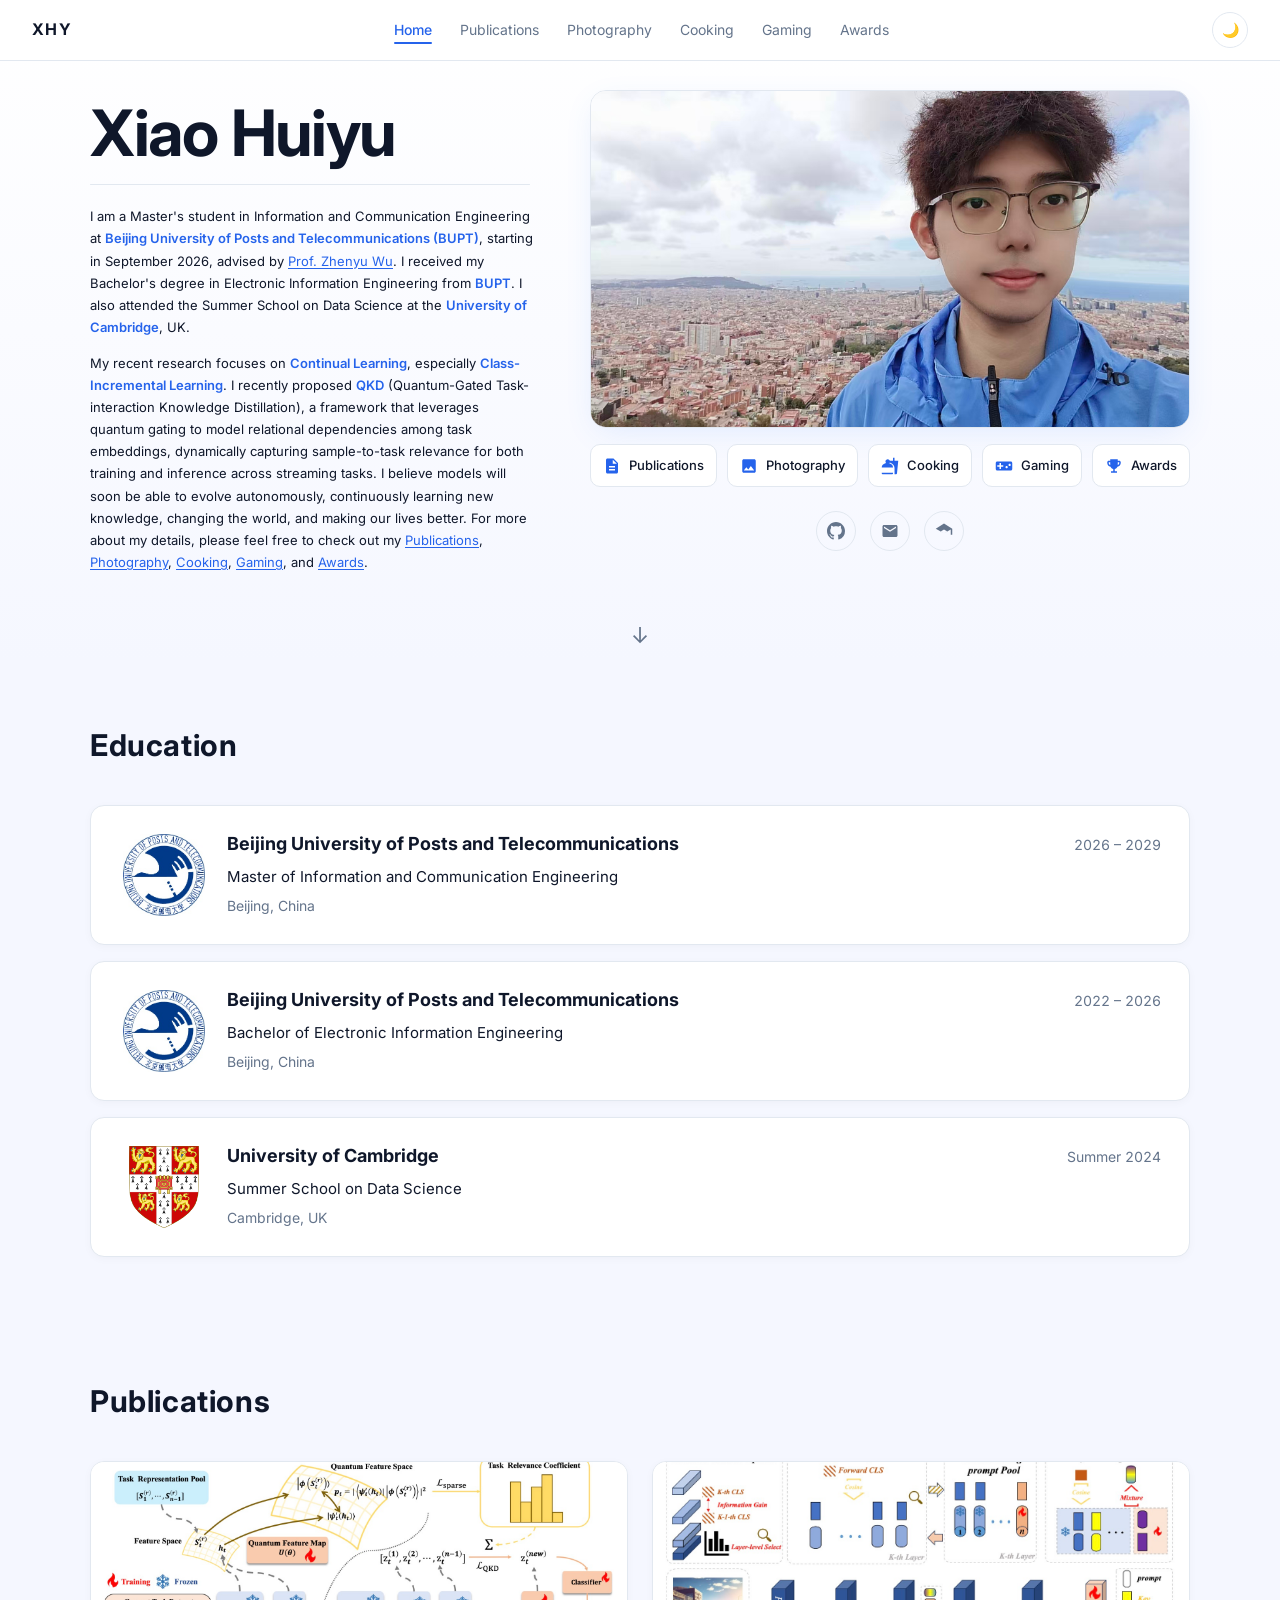
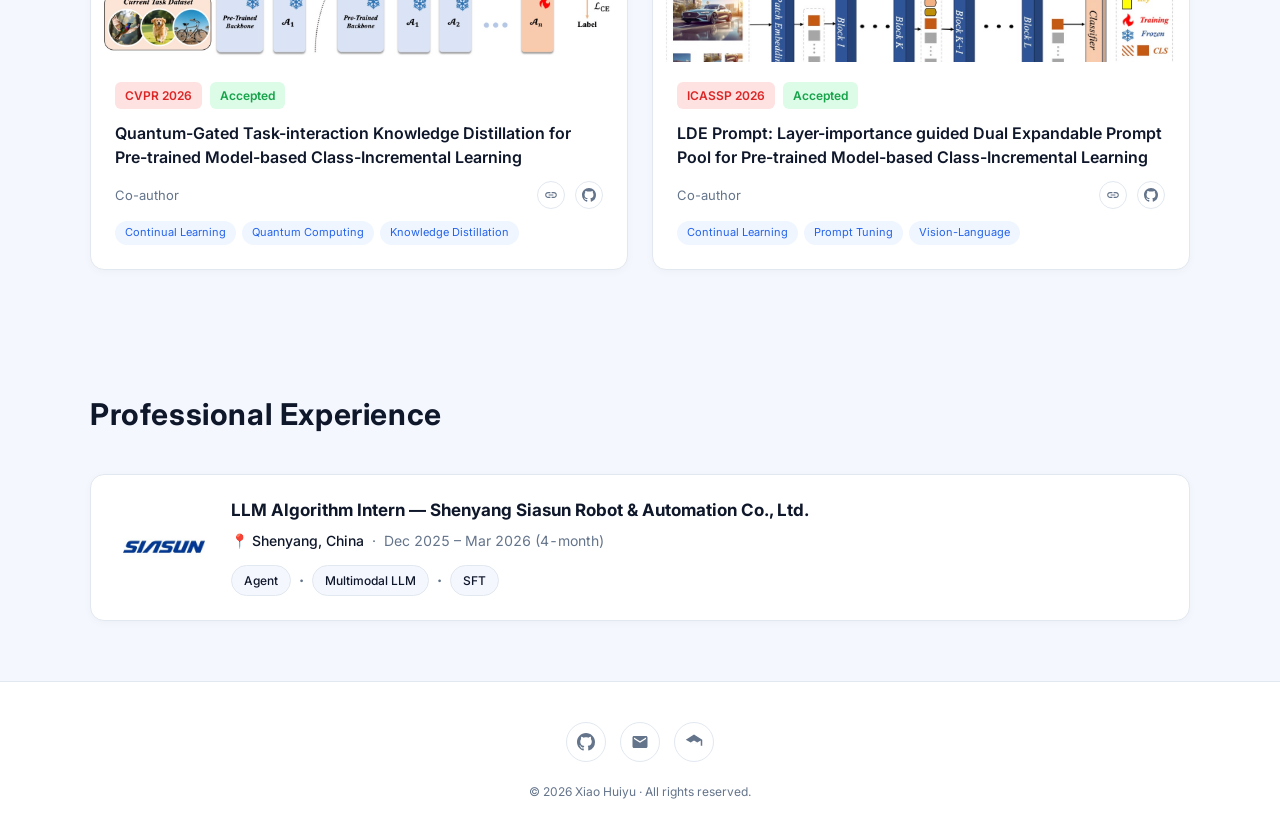
==== index.html @ cab90b37 "style: apply alt background to professional experience section Co-Authored-By: Claude Opus 4.7 (1M c" ====
<!DOCTYPE html>
<html lang="en">
<head>
  <meta charset="UTF-8" />
  <meta name="viewport" content="width=device-width, initial-scale=1.0" />
  <title>Xiao Huiyu · 肖慧宇</title>
  <meta name="description" content="Personal homepage of Xiao Huiyu" />
  <link rel="stylesheet" href="style.css" />
  <link rel="preconnect" href="https://fonts.googleapis.com" />
  <link rel="preconnect" href="https://fonts.gstatic.com" crossorigin />
  <link href="https://fonts.googleapis.com/css2?family=Inter:wght@300;400;500;600;700&family=Noto+Serif+SC:wght@400;600&display=swap" rel="stylesheet" />
</head>
<body>

  <nav class="nav">
    <a href="index.html" class="nav-logo">XHY</a>
    <ul class="nav-links">
      <li><a href="index.html" class="active">Home</a></li>
      <li><a href="publications.html">Publications</a></li>
      <li><a href="photography.html">Photography</a></li>
      <li><a href="cooking.html">Cooking</a></li>
      <li><a href="gaming.html">Gaming</a></li>
      <li><a href="awards.html">Awards</a></li>
    </ul>
    <button class="theme-toggle" aria-label="Toggle dark mode">🌙</button>
  </nav>

  <header class="hero">
    <div class="hero-inner">
      <div class="hero-left">
        <h1 class="hero-name">Xiao Huiyu</h1>
        <div class="hero-divider"></div>
        <div class="hero-bio">
          <p>I am a Master's student in Information and Communication Engineering at <strong class="school-name">Beijing University of Posts and Telecommunications (BUPT)</strong>, starting in September 2026, advised by <a href="https://zhenyuwu.github.io/" target="_blank" rel="noopener">Prof. Zhenyu Wu</a>. I received my Bachelor's degree in Electronic Information Engineering from <strong class="school-name">BUPT</strong>. I also attended the Summer School on Data Science at the <strong class="school-name">University of Cambridge</strong>, UK.</p>
          <p>My recent research focuses on <strong class="school-name">Continual Learning</strong>, especially <strong class="school-name">Class-Incremental Learning</strong>. I recently proposed <strong class="school-name">QKD</strong> (Quantum-Gated Task-interaction Knowledge Distillation), a framework that leverages quantum gating to model relational dependencies among task embeddings, dynamically capturing sample-to-task relevance for both training and inference across streaming tasks. I believe models will soon be able to evolve autonomously, continuously learning new knowledge, changing the world, and making our lives better. For more about my details, please feel free to check out my <a href="publications.html">Publications</a>, <a href="photography.html">Photography</a>, <a href="cooking.html">Cooking</a>, <a href="gaming.html">Gaming</a>, and <a href="awards.html">Awards</a>.</p>
        </div>
      </div>
      <div class="hero-right">
        <div class="hero-photo-wrap">
          <img src="Introduction.jpg" alt="Xiao Huiyu" />
        </div>
        <div class="hero-links">
          <a href="publications.html" class="hero-link">
            <svg viewBox="0 0 24 24"><path d="M14 2H6c-1.1 0-1.99.9-1.99 2L4 20c0 1.1.89 2 1.99 2H18c1.1 0 2-.9 2-2V8l-6-6zm2 16H8v-2h8v2zm0-4H8v-2h8v2zm-3-5V3.5L18.5 9H13z"/></svg>
            <span>Publications</span>
          </a>
          <a href="photography.html" class="hero-link">
            <svg viewBox="0 0 24 24"><path d="M21 19V5c0-1.1-.9-2-2-2H5c-1.1 0-2 .9-2 2v14c0 1.1.9 2 2 2h14c1.1 0 2-.9 2-2zM8.5 13.5l2.5 3.01L14.5 12l4.5 6H5l3.5-4.5z"/></svg>
            <span>Photography</span>
          </a>
          <a href="cooking.html" class="hero-link">
            <svg viewBox="0 0 24 24"><path d="M18.06 22.99h1.66c.84 0 1.53-.64 1.63-1.46L23 5.05h-5V1h-1.97v4.05h-4.97l.3 2.34c1.71.47 3.31 1.32 4.27 2.26 1.44 1.42 2.43 2.89 2.43 5.29v8.05zM1 21.99V21h15.03v.99c0 .55-.45 1-1.01 1H2.01c-.56 0-1.01-.45-1.01-1zm15.03-7.97c0-8-15.03-8-15.03 0h15.03zM11.18 7.99c.48-.53.77-1.24.77-2.01 0-1.66-1.34-3-3-3s-3 1.34-3 3c0 .77.29 1.48.77 2.01h4.46z"/></svg>
            <span>Cooking</span>
          </a>
          <a href="gaming.html" class="hero-link">
            <svg viewBox="0 0 24 24"><path d="M21 6H3c-1.1 0-2 .9-2 2v8c0 1.1.9 2 2 2h18c1.1 0 2-.9 2-2V8c0-1.1-.9-2-2-2zm-10 7H8v3H6v-3H3v-2h3V8h2v3h3v2zm4.5 2c-.83 0-1.5-.67-1.5-1.5s.67-1.5 1.5-1.5 1.5.67 1.5 1.5-.67 1.5-1.5 1.5zm4-3c-.83 0-1.5-.67-1.5-1.5S18.67 9 19.5 9s1.5.67 1.5 1.5-.67 1.5-1.5 1.5z"/></svg>
            <span>Gaming</span>
          </a>
          <a href="awards.html" class="hero-link">
            <svg viewBox="0 0 24 24"><path d="M19 5h-2V3H7v2H5c-1.1 0-2 .9-2 2v1c0 2.55 1.92 4.63 4.39 4.94.63 1.5 1.98 2.63 3.61 2.96V19H8v2h8v-2h-3v-3.1c1.63-.33 2.98-1.46 3.61-2.96C19.08 12.63 21 10.55 21 8V7c0-1.1-.9-2-2-2zM5 8V7h2v3.82C5.84 10.4 5 9.3 5 8zm14 0c0 1.3-.84 2.4-2 2.82V7h2v1z"/></svg>
            <span>Awards</span>
          </a>
        </div>
        <div class="hero-social">
          <a href="https://github.com/XHY2222" target="_blank" rel="noopener" aria-label="GitHub">
            <svg viewBox="0 0 24 24"><path d="M12 0C5.37 0 0 5.37 0 12c0 5.31 3.435 9.795 8.205 11.385.6.105.825-.255.825-.57 0-.285-.015-1.23-.015-2.235-3.015.555-3.795-.735-4.035-1.41-.135-.345-.72-1.41-1.23-1.695-.42-.225-1.02-.78-.015-.795.945-.015 1.62.87 1.845 1.23 1.08 1.815 2.805 1.305 3.495.99.105-.78.42-1.305.765-1.605-2.67-.3-5.46-1.335-5.46-5.925 0-1.305.465-2.385 1.23-3.225-.12-.3-.54-1.53.12-3.18 0 0 1.005-.315 3.3 1.23.96-.27 1.98-.405 3-.405s2.04.135 3 .405c2.295-1.56 3.3-1.23 3.3-1.23.66 1.65.24 2.88.12 3.18.765.84 1.23 1.905 1.23 3.225 0 4.605-2.805 5.625-5.475 5.925.435.375.81 1.095.81 2.22 0 1.605-.015 2.895-.015 3.3 0 .315.225.69.825.57A12.02 12.02 0 0024 12c0-6.63-5.37-12-12-12z"/></svg>
          </a>
          <a href="mailto:y2263997@gmail.com" aria-label="Email">
            <svg viewBox="0 0 24 24"><path d="M20 4H4c-1.1 0-1.99.9-1.99 2L2 18c0 1.1.9 2 2 2h16c1.1 0 2-.9 2-2V6c0-1.1-.9-2-2-2zm0 4l-8 5-8-5V6l8 5 8-5v2z"/></svg>
          </a>
          <a href="https://scholar.google.com/citations?user=OA_RByYAAAAJ&hl=zh-CN" target="_blank" rel="noopener" aria-label="Google Scholar">
            <svg viewBox="0 0 24 24"><path d="M12 2L1 9l11 6 9-4.91V17h2V9L12 2zm0 13l-4.5-2.4L12 10l4.5 2.6L12 15z"/></svg>
          </a>
        </div>
      </div>
    </div>
    <div class="hero-scroll"><a href="#education">↓</a></div>
  </header>

  <section id="education" class="section section-alt">
    <div class="section-inner">
      <h2 class="section-title">Education</h2>
      <div class="edu-list">
        <div class="edu-card">
          <div class="edu-logo">
            <img src="BUPT_logo.jpg" alt="BUPT" />
          </div>
          <div class="edu-body">
            <div class="edu-header">
              <span class="edu-school">Beijing University of Posts and Telecommunications</span>
              <span class="edu-time"> 2026 – 2029</span>
            </div>
            <span class="edu-degree">Master of Information and Communication Engineering</span>
            <span class="edu-location">Beijing, China</span>
          </div>
        </div>
        <div class="edu-card">
          <div class="edu-logo">
            <img src="BUPT_logo.jpg" alt="BUPT" />
          </div>
          <div class="edu-body">
            <div class="edu-header">
              <span class="edu-school">Beijing University of Posts and Telecommunications</span>
              <span class="edu-time">2022 – 2026</span>
            </div>
            <span class="edu-degree">Bachelor of Electronic Information Engineering</span>
            <span class="edu-location">Beijing, China</span>
          </div>
        </div>
        <div class="edu-card">
          <div class="edu-logo">
            <img src="Cambridge_logo.png" alt="Cambridge" />
          </div>
          <div class="edu-body">
            <div class="edu-header">
              <span class="edu-school">University of Cambridge</span>
              <span class="edu-time">Summer 2024</span>
            </div>
            <span class="edu-degree">Summer School on Data Science</span>
            <span class="edu-location">Cambridge, UK</span>
          </div>
        </div>
      </div>
    </div>
  </section>

  <section id="publications" class="section section-alt">
    <div class="section-inner">
      <h2 class="section-title">Publications</h2>
      <div class="pub-grid">

        <article class="pub-card">
          <div class="pub-cover"><img src="publications/QKD/QKD_structure.jpg" alt="QKD Framework" /></div>
          <div class="pub-content">
            <div class="pub-badges">
              <span class="pub-venue">CVPR 2026</span>
              <span class="pub-status">Accepted</span>
            </div>
            <h3 class="pub-title">Quantum-Gated Task-interaction Knowledge Distillation for Pre-trained Model-based Class-Incremental Learning</h3>
            <div class="pub-authors">
              <span class="pub-author-role">Co-author</span>
              <a href="https://arxiv.org/abs/2604.11112" target="_blank" rel="noopener" class="pub-paper-link" aria-label="Paper link">
                <svg viewBox="0 0 24 24" width="16" height="16"><path d="M3.9 12c0-1.71 1.39-3.1 3.1-3.1h4V7H7c-2.76 0-5 2.24-5 5s2.24 5 5 5h4v-1.9H7c-1.71 0-3.1-1.39-3.1-3.1zM8 13h8v-2H8v2zm9-6h-4v1.9h4c1.71 0 3.1 1.39 3.1 3.1s-1.39 3.1-3.1 3.1h-4V17h4c2.76 0 5-2.24 5-5s-2.24-5-5-5z"/></svg>
              </a>
              <a href="https://github.com/Franklilinjie/CVPR26-QKD" target="_blank" rel="noopener" class="pub-paper-link" aria-label="Code">
                <svg viewBox="0 0 24 24" width="16" height="16"><path d="M12 0C5.37 0 0 5.37 0 12c0 5.31 3.435 9.795 8.205 11.385.6.105.825-.255.825-.57 0-.285-.015-1.23-.015-2.235-3.015.555-3.795-.735-4.035-1.41-.135-.345-.72-1.41-1.23-1.695-.42-.225-1.02-.78-.015-.795.945-.015 1.62.87 1.845 1.23 1.08 1.815 2.805 1.305 3.495.99.105-.78.42-1.305.765-1.605-2.67-.3-5.46-1.335-5.46-5.925 0-1.305.465-2.385 1.23-3.225-.12-.3-.54-1.53.12-3.18 0 0 1.005-.315 3.3 1.23.96-.27 1.98-.405 3-.405s2.04.135 3 .405c2.295-1.56 3.3-1.23 3.3-1.23.66 1.65.24 2.88.12 3.18.765.84 1.23 1.905 1.23 3.225 0 4.605-2.805 5.625-5.475 5.925.435.375.81 1.095.81 2.22 0 1.605-.015 2.895-.015 3.3 0 .315.225.69.825.57A12.02 12.02 0 0024 12c0-6.63-5.37-12-12-12z"/></svg>
              </a>
            </div>
            <div class="pub-keywords">
              <span>Continual Learning</span>
              <span>Quantum Computing</span>
              <span>Knowledge Distillation</span>
            </div>
          </div>
        </article>

        <article class="pub-card">
          <div class="pub-cover"><img src="publications/LDEPrompt/LDEPrompt_structure.jpg" alt="LDE Prompt Framework" /></div>
          <div class="pub-content">
            <div class="pub-badges">
              <span class="pub-venue">ICASSP 2026</span>
              <span class="pub-status">Accepted</span>
            </div>
            <h3 class="pub-title">LDE Prompt: Layer-importance guided Dual Expandable Prompt Pool for Pre-trained Model-based Class-Incremental Learning</h3>
            <div class="pub-authors">
              <span class="pub-author-role">Co-author</span>
              <a href="https://arxiv.org/abs/2604.11091" target="_blank" rel="noopener" class="pub-paper-link" aria-label="Paper link">
                <svg viewBox="0 0 24 24" width="16" height="16"><path d="M3.9 12c0-1.71 1.39-3.1 3.1-3.1h4V7H7c-2.76 0-5 2.24-5 5s2.24 5 5 5h4v-1.9H7c-1.71 0-3.1-1.39-3.1-3.1zM8 13h8v-2H8v2zm9-6h-4v1.9h4c1.71 0 3.1 1.39 3.1 3.1s-1.39 3.1-3.1 3.1h-4V17h4c2.76 0 5-2.24 5-5s-2.24-5-5-5z"/></svg>
              </a>
              <a href="https://github.com/Frank-lilinjie/LDEPrompt" target="_blank" rel="noopener" class="pub-paper-link" aria-label="Code">
                <svg viewBox="0 0 24 24" width="16" height="16"><path d="M12 0C5.37 0 0 5.37 0 12c0 5.31 3.435 9.795 8.205 11.385.6.105.825-.255.825-.57 0-.285-.015-1.23-.015-2.235-3.015.555-3.795-.735-4.035-1.41-.135-.345-.72-1.41-1.23-1.695-.42-.225-1.02-.78-.015-.795.945-.015 1.62.87 1.845 1.23 1.08 1.815 2.805 1.305 3.495.99.105-.78.42-1.305.765-1.605-2.67-.3-5.46-1.335-5.46-5.925 0-1.305.465-2.385 1.23-3.225-.12-.3-.54-1.53.12-3.18 0 0 1.005-.315 3.3 1.23.96-.27 1.98-.405 3-.405s2.04.135 3 .405c2.295-1.56 3.3-1.23 3.3-1.23.66 1.65.24 2.88.12 3.18.765.84 1.23 1.905 1.23 3.225 0 4.605-2.805 5.625-5.475 5.925.435.375.81 1.095.81 2.22 0 1.605-.015 2.895-.015 3.3 0 .315.225.69.825.57A12.02 12.02 0 0024 12c0-6.63-5.37-12-12-12z"/></svg>
              </a>
            </div>
            <div class="pub-keywords">
              <span>Continual Learning</span>
              <span>Prompt Tuning</span>
              <span>Vision-Language</span>
            </div>
          </div>
        </article>

      </div>
    </div>
  </section>

  <section id="work" class="section section-alt">
    <div class="section-inner">
      <h2 class="section-title">Professional Experience</h2>
      <div class="work-list">
        <div class="work-row">
          <div class="work-logo">
            <img src="siasun_logo.png" alt="Siasun" />
          </div>
          <div class="work-body">
            <h3 class="work-title">LLM Algorithm Intern — Shenyang Siasun Robot &amp; Automation Co., Ltd.</h3>
            <div class="work-meta">
              <span class="work-location">📍 Shenyang, China</span>
              <span class="work-sep">·</span>
              <span class="work-time">Dec 2025 – Mar 2026 (4-month)</span>
            </div>
            <div class="work-tags">
              <span>Agent</span>
              <span class="work-tag-sep">·</span>
              <span>Multimodal LLM</span>
              <span class="work-tag-sep">·</span>
              <span>SFT</span>
            </div>
          </div>
        </div>
      </div>
    </div>
  </section>

  <footer class="footer">
    <div class="footer-social">
      <a href="https://github.com/XHY2222" target="_blank" rel="noopener" aria-label="GitHub">
        <svg viewBox="0 0 24 24"><path d="M12 0C5.37 0 0 5.37 0 12c0 5.31 3.435 9.795 8.205 11.385.6.105.825-.255.825-.57 0-.285-.015-1.23-.015-2.235-3.015.555-3.795-.735-4.035-1.41-.135-.345-.72-1.41-1.23-1.695-.42-.225-1.02-.78-.015-.795.945-.015 1.62.87 1.845 1.23 1.08 1.815 2.805 1.305 3.495.99.105-.78.42-1.305.765-1.605-2.67-.3-5.46-1.335-5.46-5.925 0-1.305.465-2.385 1.23-3.225-.12-.3-.54-1.53.12-3.18 0 0 1.005-.315 3.3 1.23.96-.27 1.98-.405 3-.405s2.04.135 3 .405c2.295-1.56 3.3-1.23 3.3-1.23.66 1.65.24 2.88.12 3.18.765.84 1.23 1.905 1.23 3.225 0 4.605-2.805 5.625-5.475 5.925.435.375.81 1.095.81 2.22 0 1.605-.015 2.895-.015 3.3 0 .315.225.69.825.57A12.02 12.02 0 0024 12c0-6.63-5.37-12-12-12z"/></svg>
      </a>
      <a href="mailto:y2263997@gmail.com" aria-label="Email">
        <svg viewBox="0 0 24 24"><path d="M20 4H4c-1.1 0-1.99.9-1.99 2L2 18c0 1.1.9 2 2 2h16c1.1 0 2-.9 2-2V6c0-1.1-.9-2-2-2zm0 4l-8 5-8-5V6l8 5 8-5v2z"/></svg>
      </a>
      <a href="https://scholar.google.com/citations?user=OA_RByYAAAAJ&hl=zh-CN" target="_blank" rel="noopener" aria-label="Google Scholar">
        <svg viewBox="0 0 24 24"><path d="M12 2L1 9l11 6 9-4.91V17h2V9L12 2zm0 13l-4.5-2.4L12 10l4.5 2.6L12 15z"/></svg>
      </a>
    </div>
    <p>© <span id="year"></span> Xiao Huiyu · All rights reserved.</p>
  </footer>

  <script src="script.js"></script>
</body>
</html>
---- style.css ----
@import url("theme.css");

* { box-sizing: border-box; margin: 0; padding: 0; }

html { scroll-behavior: smooth; }

body {
  font-family: 'Inter', -apple-system, BlinkMacSystemFont, 'Segoe UI', 'PingFang SC', 'Microsoft YaHei', sans-serif;
  background: var(--bg);
  color: var(--fg);
  line-height: 1.6;
  -webkit-font-smoothing: antialiased;
  transition: background .3s var(--ease), color .3s var(--ease);
}

a { color: inherit; text-decoration: none; }

svg { fill: currentColor; }

/* ===== NAV ===== */
.nav {
  position: fixed;
  top: 0; left: 0; right: 0;
  z-index: 100;
  display: flex;
  align-items: center;
  justify-content: space-between;
  padding: 12px 32px;
  backdrop-filter: saturate(180%) blur(14px);
  -webkit-backdrop-filter: saturate(180%) blur(14px);
  background: rgba(255,255,255,.72);
  border-bottom: 1px solid var(--border);
  transition: transform .35s var(--ease), background .3s var(--ease);
}
[data-theme="dark"] .nav { background: rgba(11,17,32,.72); }

.nav-logo {
  font-weight: 700;
  letter-spacing: .08em;
  font-size: 16px;
}

.nav-links {
  display: flex;
  gap: 28px;
  list-style: none;
  font-size: 14px;
}
.nav-links a {
  color: var(--fg-muted);
  transition: color .2s var(--ease);
  position: relative;
  padding-bottom: 4px;
}
.nav-links a:hover { color: var(--fg); }
.nav-links a.active {
  color: var(--accent);
  font-weight: 500;
}
.nav-links a.active::after {
  content: "";
  position: absolute;
  bottom: -2px; left: 0; right: 0;
  height: 2px;
  background: var(--accent);
  border-radius: 1px;
}

.theme-toggle {
  background: none;
  border: 1px solid var(--border);
  border-radius: 50%;
  width: 36px; height: 36px;
  cursor: pointer;
  font-size: 14px;
  transition: transform .2s var(--ease), background .2s var(--ease);
  display: flex;
  align-items: center;
  justify-content: center;
}
.theme-toggle:hover {
  transform: rotate(20deg);
  background: var(--accent-soft);
}
[data-theme="dark"] .theme-toggle {
  border-color: var(--border);
  background: rgba(255,255,255,.06);
}

/* ===== HERO ===== */
.hero {
  padding: 90px 32px 60px;
  background: linear-gradient(180deg, var(--bg) 0%, var(--bg-alt) 100%);
  position: relative;
}

.hero-inner {
  max-width: 1100px;
  margin: 0 auto;
  display: grid;
  grid-template-columns: 1fr 1.3fr;
  gap: 56px;
  align-items: start;
}

.hero-left { padding-top: 8px; }

.hero-name {
  font-size: clamp(40px, 5vw, 64px);
  font-weight: 700;
  line-height: 1.1;
  letter-spacing: -.02em;
  color: var(--fg);
}

.hero-divider {
  width: 100%;
  max-width: 440px;
  height: 1px;
  background: var(--border);
  border-radius: 1px;
  margin: 16px 0 20px;
}

.hero-bio {
  margin-bottom: 28px;
}
.hero-bio p {
  font-size: 13px;
  color: var(--fg);
  line-height: 1.7;
  margin-bottom: 14px;
}
.hero-bio a {
  color: var(--accent);
  text-decoration: underline;
  text-underline-offset: 2px;
  transition: opacity .2s;
}
.hero-bio a:hover { opacity: .7; }
.hero-bio .school-name {
  color: var(--accent);
  font-weight: 600;
}
.hero-bio p:last-child { margin-bottom: 0; }


.hero-link {
  display: flex;
  align-items: center;
  gap: 8px;
  padding: 10px 12px;
  border-radius: 10px;
  border: 1px solid var(--border);
  background: var(--bg);
  transition: all .2s var(--ease);
}
.hero-link svg {
  width: 18px;
  height: 18px;
  flex-shrink: 0;
  color: var(--accent);
}
.hero-link span {
  font-size: 13px;
  font-weight: 500;
  color: var(--fg);
}
.hero-link:hover {
  border-color: var(--accent);
  background: var(--accent-soft);
  transform: translateY(-1px);
}

.hero-right {
  display: flex;
  flex-direction: column;
  gap: 16px;
}

.hero-photo-wrap {
  border-radius: 16px;
  overflow: hidden;
  box-shadow: 0 8px 32px -8px var(--accent-glow);
  border: 1px solid var(--border);
}
.hero-photo-wrap img {
  width: 100%;
  height: auto;
  display: block;
}

.hero-right .hero-links {
  display: grid;
  grid-template-columns: repeat(5, 1fr);
  gap: 10px;
  width: 100%;
}

.hero-social {
  display: flex;
  gap: 14px;
  justify-content: center;
  padding-top: 8px;
}
.hero-social a {
  width: 40px; height: 40px;
  border-radius: 50%;
  border: 1px solid var(--border);
  display: inline-flex;
  align-items: center;
  justify-content: center;
  color: var(--fg-muted);
  transition: all .2s var(--ease);
}
.hero-social a svg { width: 18px; height: 18px; }
.hero-social a:hover {
  color: var(--accent);
  border-color: var(--accent);
  background: var(--accent-soft);
  transform: translateY(-2px);
}

.hero-scroll {
  position: absolute;
  bottom: 8px;
  left: 50%;
  transform: translateX(-50%);
  font-size: 22px;
  animation: bounce 2.4s ease-in-out infinite;
}
.hero-scroll a {
  color: var(--fg-muted);
  transition: color .2s;
}
.hero-scroll a:hover { color: var(--accent); }

/* ===== SECTIONS ===== */
.section {
  padding: 60px 32px;
}
.section-alt { background: var(--bg-alt); }

.section-inner {
  max-width: 1100px;
  margin: 0 auto;
}

.section-title {
  display: flex;
  align-items: center;
  gap: 10px;
  font-size: 30px;
  font-weight: 700;
  letter-spacing: .02em;
  color: var(--fg);
  margin-bottom: 36px;
}

/* ===== EDUCATION ===== */
.edu-list {
  display: flex;
  flex-direction: column;
  gap: 16px;
}
.edu-card {
  background: var(--bg);
  border: 1px solid var(--border);
  border-radius: 14px;
  padding: 24px 28px;
  display: flex;
  gap: 18px;
  align-items: flex-start;
  box-shadow: 0 2px 8px rgba(0,0,0,0.03);
}
.edu-logo {
  width: 90px; height: 90px;
  flex-shrink: 0;
  border-radius: 10px;
  overflow: hidden;
  background: var(--bg);
}
.edu-logo img {
  width: 100%;
  height: 100%;
  object-fit: contain;
  padding: 4px;
}
.edu-body {
  flex: 1;
  display: flex;
  flex-direction: column;
  gap: 6px;
}
.edu-header {
  display: flex;
  justify-content: space-between;
  align-items: baseline;
  flex-wrap: wrap;
  gap: 6px;
}
.edu-school {
  font-size: 18px;
  font-weight: 700;
  color: var(--fg);
}
.edu-time {
  font-size: 14px;
  color: var(--fg-muted);
  font-variant-numeric: tabular-nums;
}
.edu-degree {
  font-size: 15px;
  color: var(--fg);
}
.edu-location {
  font-size: 14px;
  color: var(--fg-muted);
}

/* ===== PUBLICATIONS ===== */
.pub-grid {
  display: grid;
  grid-template-columns: repeat(2, 1fr);
  gap: 24px;
}
.pub-card {
  background: var(--bg);
  border: 1px solid var(--border);
  border-radius: 14px;
  overflow: hidden;
  box-shadow: 0 2px 8px rgba(0,0,0,0.03);
  transition: transform .2s var(--ease), box-shadow .2s var(--ease);
}
.pub-card:hover {
  transform: translateY(-2px);
  box-shadow: 0 8px 24px -8px var(--accent-glow);
}
.pub-cover {
  width: 100%;
  height: 200px;
  overflow: hidden;
}
.pub-cover img {
  width: 100%;
  height: 100%;
  object-fit: cover;
}
.pub-content {
  padding: 20px 24px 24px;
  display: flex;
  flex-direction: column;
  gap: 12px;
}
.pub-badges {
  display: flex;
  gap: 8px;
  flex-wrap: wrap;
}
.pub-venue {
  font-size: 12px;
  font-weight: 600;
  color: #dc2626;
  background: #fee2e2;
  padding: 4px 10px;
  border-radius: 6px;
}
[data-theme="dark"] .pub-venue {
  color: #f87171;
  background: rgba(248, 113, 113, 0.12);
}
.pub-status {
  font-size: 12px;
  font-weight: 600;
  color: #16a34a;
  background: #dcfce7;
  padding: 4px 10px;
  border-radius: 6px;
}
[data-theme="dark"] .pub-status {
  color: #4ade80;
  background: rgba(74, 222, 128, 0.12);
}
.pub-title {
  font-size: 16px;
  font-weight: 600;
  color: var(--fg);
  line-height: 1.5;
}
.pub-authors {
  display: flex;
  align-items: center;
  gap: 10px;
}
.pub-author-role {
  font-size: 13px;
  color: var(--fg-muted);
}
.pub-paper-link {
  width: 28px; height: 28px;
  border-radius: 50%;
  border: 1px solid var(--border);
  display: inline-flex;
  align-items: center;
  justify-content: center;
  color: var(--fg-muted);
  transition: all .2s;
}
.pub-paper-link:first-of-type {
  margin-left: auto;
}
.pub-paper-link svg { width: 14px; height: 14px; }
.pub-paper-link:hover {
  color: var(--accent);
  border-color: var(--accent);
  background: var(--accent-soft);
}
.pub-keywords {
  display: flex;
  flex-wrap: wrap;
  gap: 6px;
}
.pub-keywords span {
  font-size: 11px;
  color: var(--accent);
  background: var(--accent-soft);
  padding: 3px 10px;
  border-radius: 999px;
}

/* ===== WORK EXPERIENCE ===== */
.work-list {
  display: flex;
  flex-direction: column;
  gap: 16px;
}
.work-row {
  background: var(--bg);
  border: 1px solid var(--border);
  border-radius: 14px;
  padding: 24px 28px;
  display: flex;
  gap: 22px;
  align-items: center;
  box-shadow: 0 2px 8px rgba(0,0,0,0.03);
}
.work-logo {
  width: 90px; height: 90px;
  flex-shrink: 0;
  border-radius: 10px;
  overflow: hidden;
  background: var(--bg);
  display: flex;
  align-items: center;
  justify-content: center;
}
.work-logo img {
  width: 100%;
  height: 100%;
  object-fit: contain;
  padding: 4px;
}
.work-body {
  flex: 1;
  display: flex;
  flex-direction: column;
  gap: 8px;
}
.work-title {
  font-size: 17px;
  font-weight: 700;
  color: var(--fg);
  line-height: 1.4;
}
.work-meta {
  display: flex;
  flex-wrap: wrap;
  align-items: center;
  gap: 8px;
  font-size: 14px;
  color: var(--fg-muted);
}
.work-location { color: var(--fg); font-weight: 500; }
.work-sep { color: var(--fg-muted); }
.work-time { font-variant-numeric: tabular-nums; }
.work-tags {
  display: flex;
  flex-wrap: wrap;
  align-items: center;
  gap: 6px;
  margin-top: 4px;
}
.work-tags > span:not(.work-tag-sep) {
  font-size: 12px;
  font-weight: 500;
  color: var(--fg);
  background: var(--bg-alt);
  border: 1px solid var(--border);
  padding: 5px 12px;
  border-radius: 999px;
}
.work-tag-sep {
  color: var(--fg-muted);
  font-weight: 700;
  padding: 0 2px;
}

/* ===== FOOTER ===== */
.footer {
  padding: 40px 32px 32px;
  text-align: center;
  border-top: 1px solid var(--border);
}
.footer-social {
  display: flex;
  justify-content: center;
  gap: 14px;
  margin-bottom: 20px;
}
.footer-social a {
  width: 40px; height: 40px;
  border-radius: 50%;
  border: 1px solid var(--border);
  display: inline-flex;
  align-items: center;
  justify-content: center;
  color: var(--fg-muted);
  transition: all .2s var(--ease);
}
.footer-social a svg { width: 18px; height: 18px; }
.footer-social a:hover {
  color: var(--accent);
  border-color: var(--accent);
  background: var(--accent-soft);
  transform: translateY(-2px);
}
.footer p {
  color: var(--fg-muted);
  font-size: 12px;
}

/* ===== ANIMATIONS ===== */
@keyframes bounce {
  0%, 100% { transform: translate(-50%, 0); opacity: .5; }
  50%      { transform: translate(-50%, 8px); opacity: 1; }
}

/* ===== RESPONSIVE ===== */
@media (max-width: 900px) {
  .hero-inner {
    grid-template-columns: 1fr;
    gap: 36px;
  }
  .hero-left { text-align: center; }
  .hero-divider { margin-left: auto; margin-right: auto; }
  .hero-bio p { margin-left: auto; margin-right: auto; }
  .hero-right .hero-links { max-width: 100%; }
  .hero-right {
    max-width: 600px;
    margin: 0 auto;
  }
  .pub-grid { grid-template-columns: 1fr; }
}

@media (max-width: 720px) {
  .nav { padding: 14px 20px; }
  .nav-links { gap: 16px; font-size: 13px; }
  .hero { padding: 80px 20px 40px; }
  .section { padding: 60px 20px; }
  .edu-card,
  .work-row { padding: 18px 20px; }
  .pub-content { padding: 18px 20px 20px; }
  .edu-header { flex-direction: column; gap: 2px; }
}

@media (max-width: 520px) {
  .nav-links { display: none; }
  .hero-name { font-size: 36px; }
  .hero-right .hero-links { grid-template-columns: repeat(3, 1fr); }
}
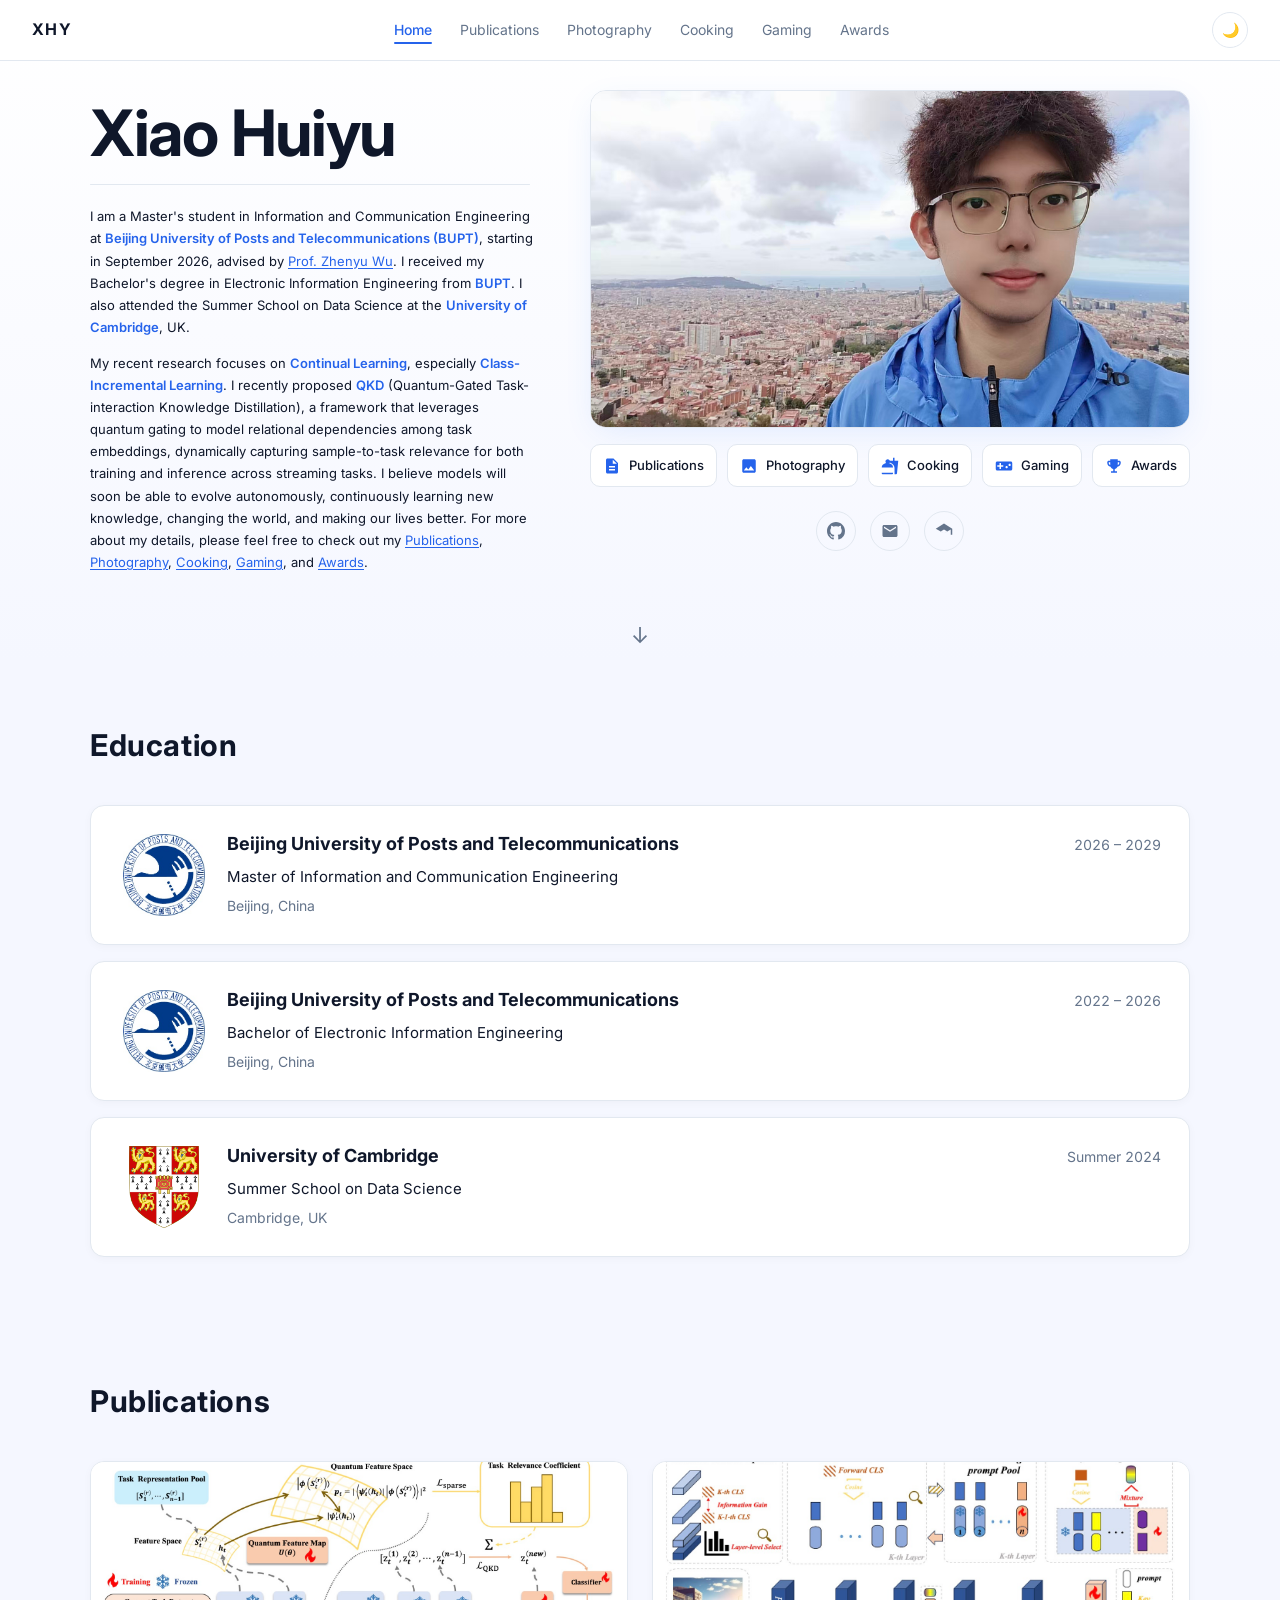
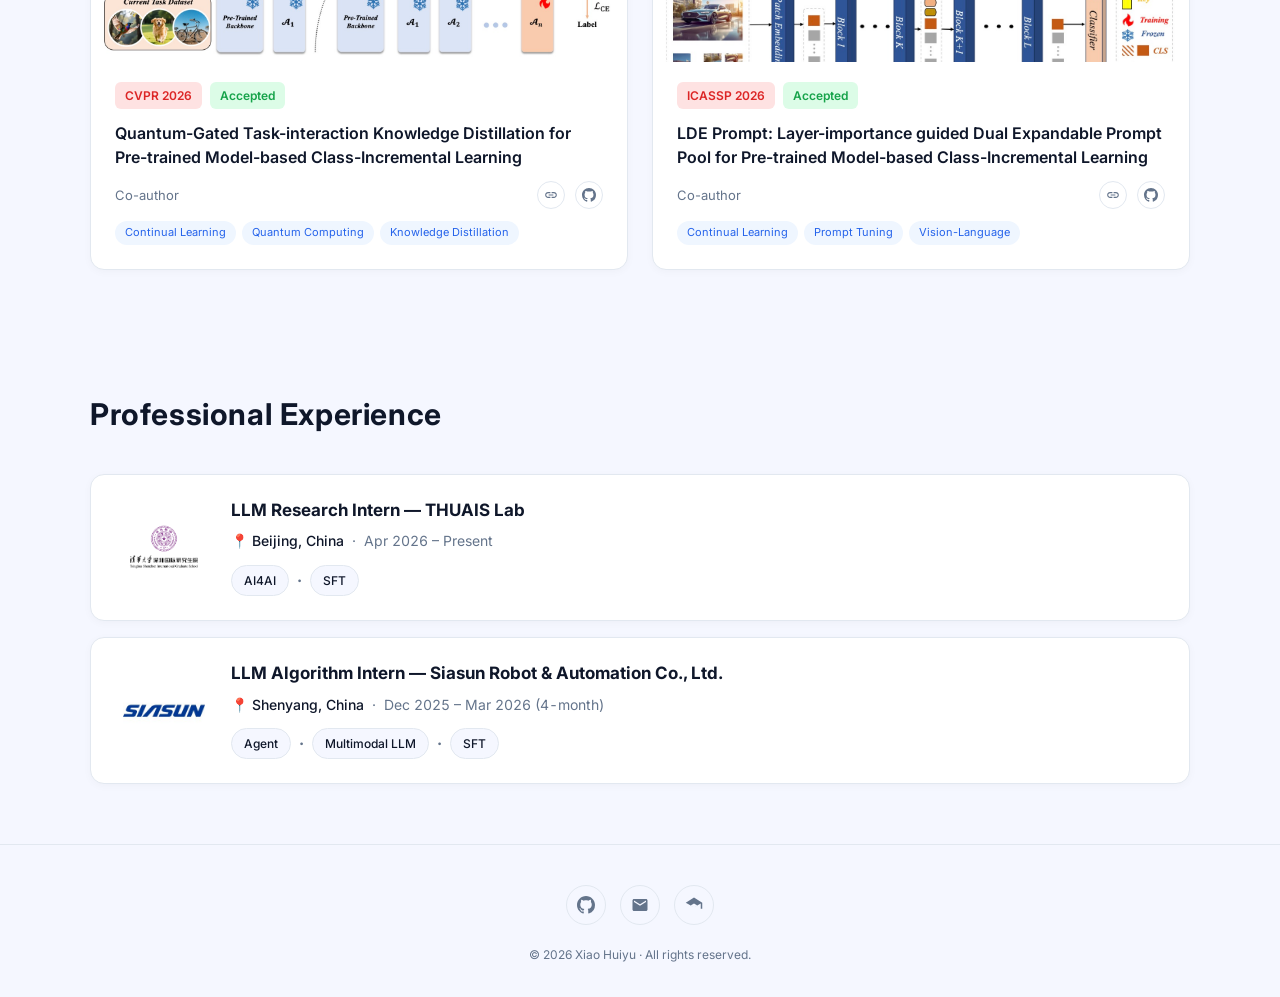
==== commit 12f57d4b: "content: add THUAIS Lab LLM Research Intern entry Co-Authored-By: Claude Opus 4.7 (1M context) <nore" ====
--- a/index.html
+++ b/index.html
@@ -189,10 +189,28 @@
       <div class="work-list">
         <div class="work-row">
           <div class="work-logo">
+            <img src="qs_logo.png" alt="THUAIS Lab" />
+          </div>
+          <div class="work-body">
+            <h3 class="work-title">LLM Research Intern — THUAIS Lab</h3>
+            <div class="work-meta">
+              <span class="work-location">📍 Beijing, China</span>
+              <span class="work-sep">·</span>
+              <span class="work-time">Apr 2026 – Present</span>
+            </div>
+            <div class="work-tags">
+              <span>AI4AI</span>
+              <span class="work-tag-sep">·</span>
+              <span>SFT</span>
+            </div>
+          </div>
+        </div>
+        <div class="work-row">
+          <div class="work-logo">
             <img src="siasun_logo.png" alt="Siasun" />
           </div>
           <div class="work-body">
-            <h3 class="work-title">LLM Algorithm Intern — Shenyang Siasun Robot &amp; Automation Co., Ltd.</h3>
+            <h3 class="work-title">LLM Algorithm Intern — Siasun Robot &amp; Automation Co., Ltd.</h3>
             <div class="work-meta">
               <span class="work-location">📍 Shenyang, China</span>
               <span class="work-sep">·</span>
--- a/style.css
+++ b/style.css
@@ -509,6 +509,7 @@
 .footer {
   padding: 40px 32px 32px;
   text-align: center;
+  background: var(--bg-alt);
   border-top: 1px solid var(--border);
 }
 .footer-social {
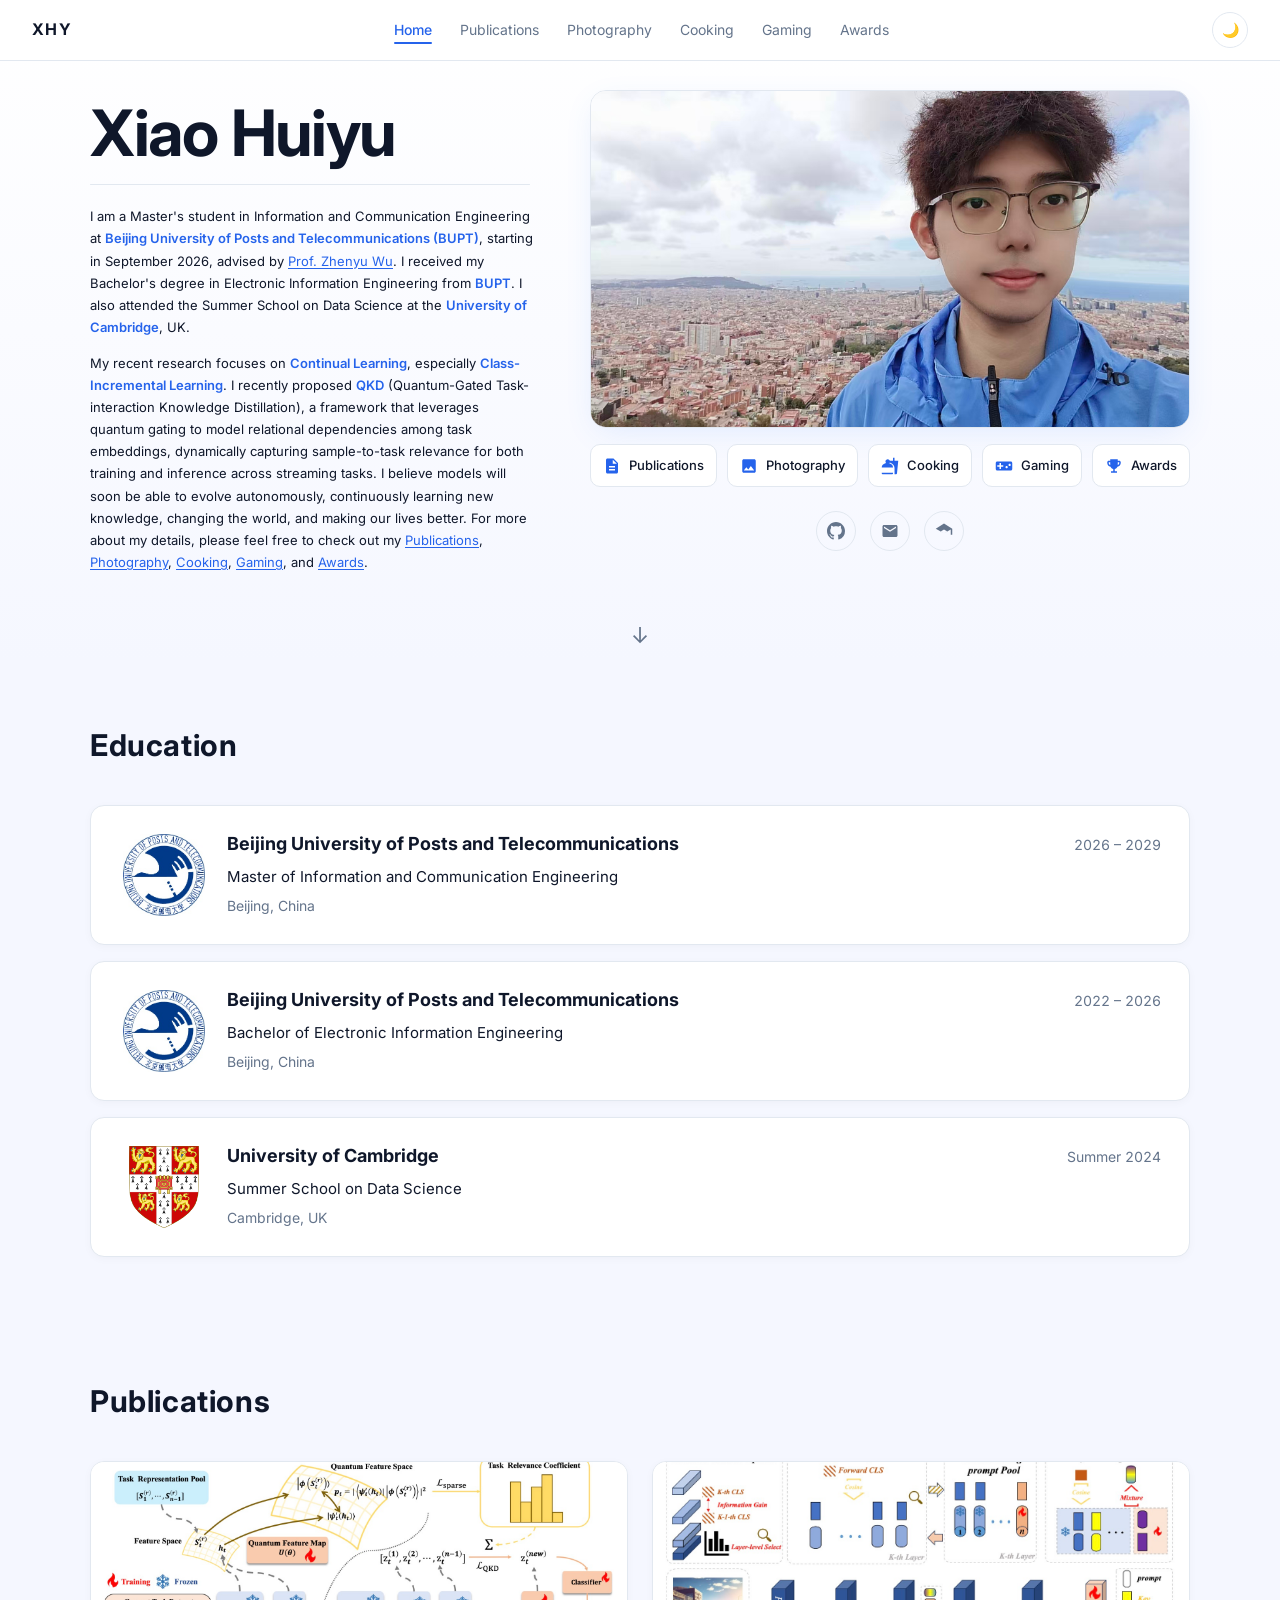
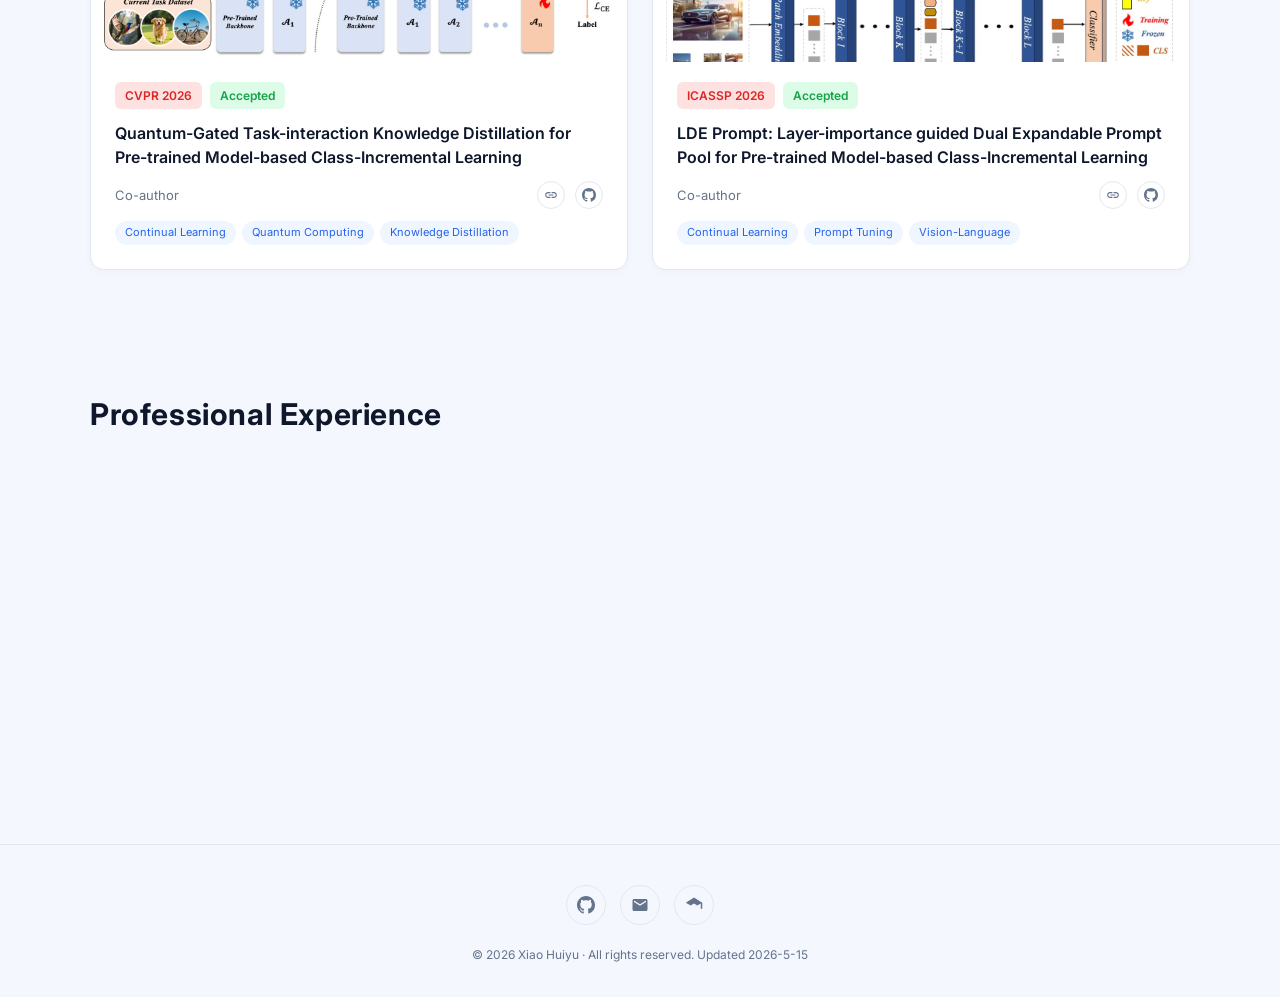
==== commit b2e24aa8: "content: add patent entry with placeholder diagram + commit local index.html tweaks - publications.h" ====
--- a/index.html
+++ b/index.html
@@ -196,7 +196,7 @@
             <div class="work-meta">
               <span class="work-location">📍 Beijing, China</span>
               <span class="work-sep">·</span>
-              <span class="work-time">Apr 2026 – Present</span>
+              <span class="work-time">Apr 2026 –  </span>
             </div>
             <div class="work-tags">
               <span>AI4AI</span>
@@ -241,7 +241,7 @@
         <svg viewBox="0 0 24 24"><path d="M12 2L1 9l11 6 9-4.91V17h2V9L12 2zm0 13l-4.5-2.4L12 10l4.5 2.6L12 15z"/></svg>
       </a>
     </div>
-    <p>© <span id="year"></span> Xiao Huiyu · All rights reserved.</p>
+    <p>© <span id="year"></span> Xiao Huiyu · All rights reserved. Updated 2026-5-15</p>
   </footer>
 
   <script src="script.js"></script>
--- a/style.css
+++ b/style.css
@@ -87,6 +87,25 @@
   background: rgba(255,255,255,.06);
 }
 
+/* ===== PAGE HERO (sub-pages) ===== */
+.page-hero {
+  padding: 110px 32px 40px;
+  text-align: center;
+  max-width: 1100px;
+  margin: 0 auto;
+}
+.page-hero h1 {
+  font-size: clamp(32px, 4vw, 44px);
+  font-weight: 700;
+  color: var(--fg);
+  letter-spacing: -0.02em;
+  margin-bottom: 10px;
+}
+.page-hero p {
+  color: var(--fg-muted);
+  font-size: 15px;
+}
+
 /* ===== HERO ===== */
 .hero {
   padding: 90px 32px 60px;
@@ -426,6 +445,123 @@
   background: var(--accent-soft);
   padding: 3px 10px;
   border-radius: 999px;
+}
+
+/* ===== PUBLICATIONS PAGE (split layout) ===== */
+.pub-list {
+  display: flex;
+  flex-direction: column;
+  gap: 28px;
+}
+.pub-item {
+  background: var(--bg);
+  border: 1px solid var(--border);
+  border-radius: 14px;
+  padding: 28px;
+  box-shadow: 0 2px 8px rgba(0,0,0,0.03);
+  transition: transform .2s var(--ease), box-shadow .2s var(--ease);
+}
+.pub-item:hover {
+  transform: translateY(-2px);
+  box-shadow: 0 8px 24px -8px var(--accent-glow);
+}
+.pub-item-top {
+  display: grid;
+  grid-template-columns: 1fr 1fr;
+  gap: 28px;
+  align-items: stretch;
+}
+.pub-item-image {
+  border-radius: 10px;
+  overflow: hidden;
+  border: 1px solid var(--border);
+  background: var(--bg-alt);
+  display: flex;
+  align-items: center;
+  justify-content: center;
+  padding: 12px;
+  min-height: 220px;
+}
+.pub-item-image img {
+  max-width: 100%;
+  max-height: 100%;
+  object-fit: contain;
+  display: block;
+}
+.pub-item-image .placeholder {
+  text-align: center;
+  color: var(--fg-muted);
+  display: flex;
+  flex-direction: column;
+  align-items: center;
+  gap: 6px;
+}
+.pub-item-image .placeholder svg {
+  width: 56px;
+  height: 56px;
+  opacity: 0.5;
+  margin-bottom: 6px;
+}
+.pub-item-image .placeholder strong {
+  font-size: 14px;
+  font-weight: 600;
+  color: var(--fg);
+}
+.pub-item-image .placeholder span {
+  font-size: 12px;
+  opacity: 0.8;
+}
+.pub-item-right {
+  display: flex;
+  flex-direction: column;
+  gap: 14px;
+}
+.pub-item-right .pub-venue {
+  align-self: flex-start;
+}
+.pub-item-title {
+  font-size: 18px;
+  font-weight: 700;
+  line-height: 1.5;
+  color: var(--fg);
+}
+.pub-item-innovation {
+  margin-top: 24px;
+  padding-top: 24px;
+  border-top: 1px solid var(--border);
+}
+.pub-item-innovation h4 {
+  font-size: 13px;
+  font-weight: 700;
+  color: var(--fg);
+  margin-bottom: 14px;
+  text-transform: uppercase;
+  letter-spacing: 0.08em;
+}
+.pub-item-innovation ul {
+  list-style: none;
+  display: flex;
+  flex-direction: column;
+  gap: 10px;
+}
+.pub-item-innovation li {
+  font-size: 14px;
+  color: var(--fg);
+  line-height: 1.7;
+  padding-left: 22px;
+  position: relative;
+}
+.pub-item-innovation li::before {
+  content: "▸";
+  position: absolute;
+  left: 0;
+  top: 1px;
+  color: var(--accent);
+  font-weight: 700;
+}
+.pub-item-innovation strong {
+  color: var(--accent);
+  font-weight: 700;
 }
 
 /* ===== WORK EXPERIENCE ===== */
@@ -561,6 +697,7 @@
     margin: 0 auto;
   }
   .pub-grid { grid-template-columns: 1fr; }
+  .pub-item-top { grid-template-columns: 1fr; }
 }
 
 @media (max-width: 720px) {
@@ -571,6 +708,8 @@
   .edu-card,
   .work-row { padding: 18px 20px; }
   .pub-content { padding: 18px 20px 20px; }
+  .pub-item { padding: 22px; }
+  .page-hero { padding: 100px 20px 32px; }
   .edu-header { flex-direction: column; gap: 2px; }
 }
 
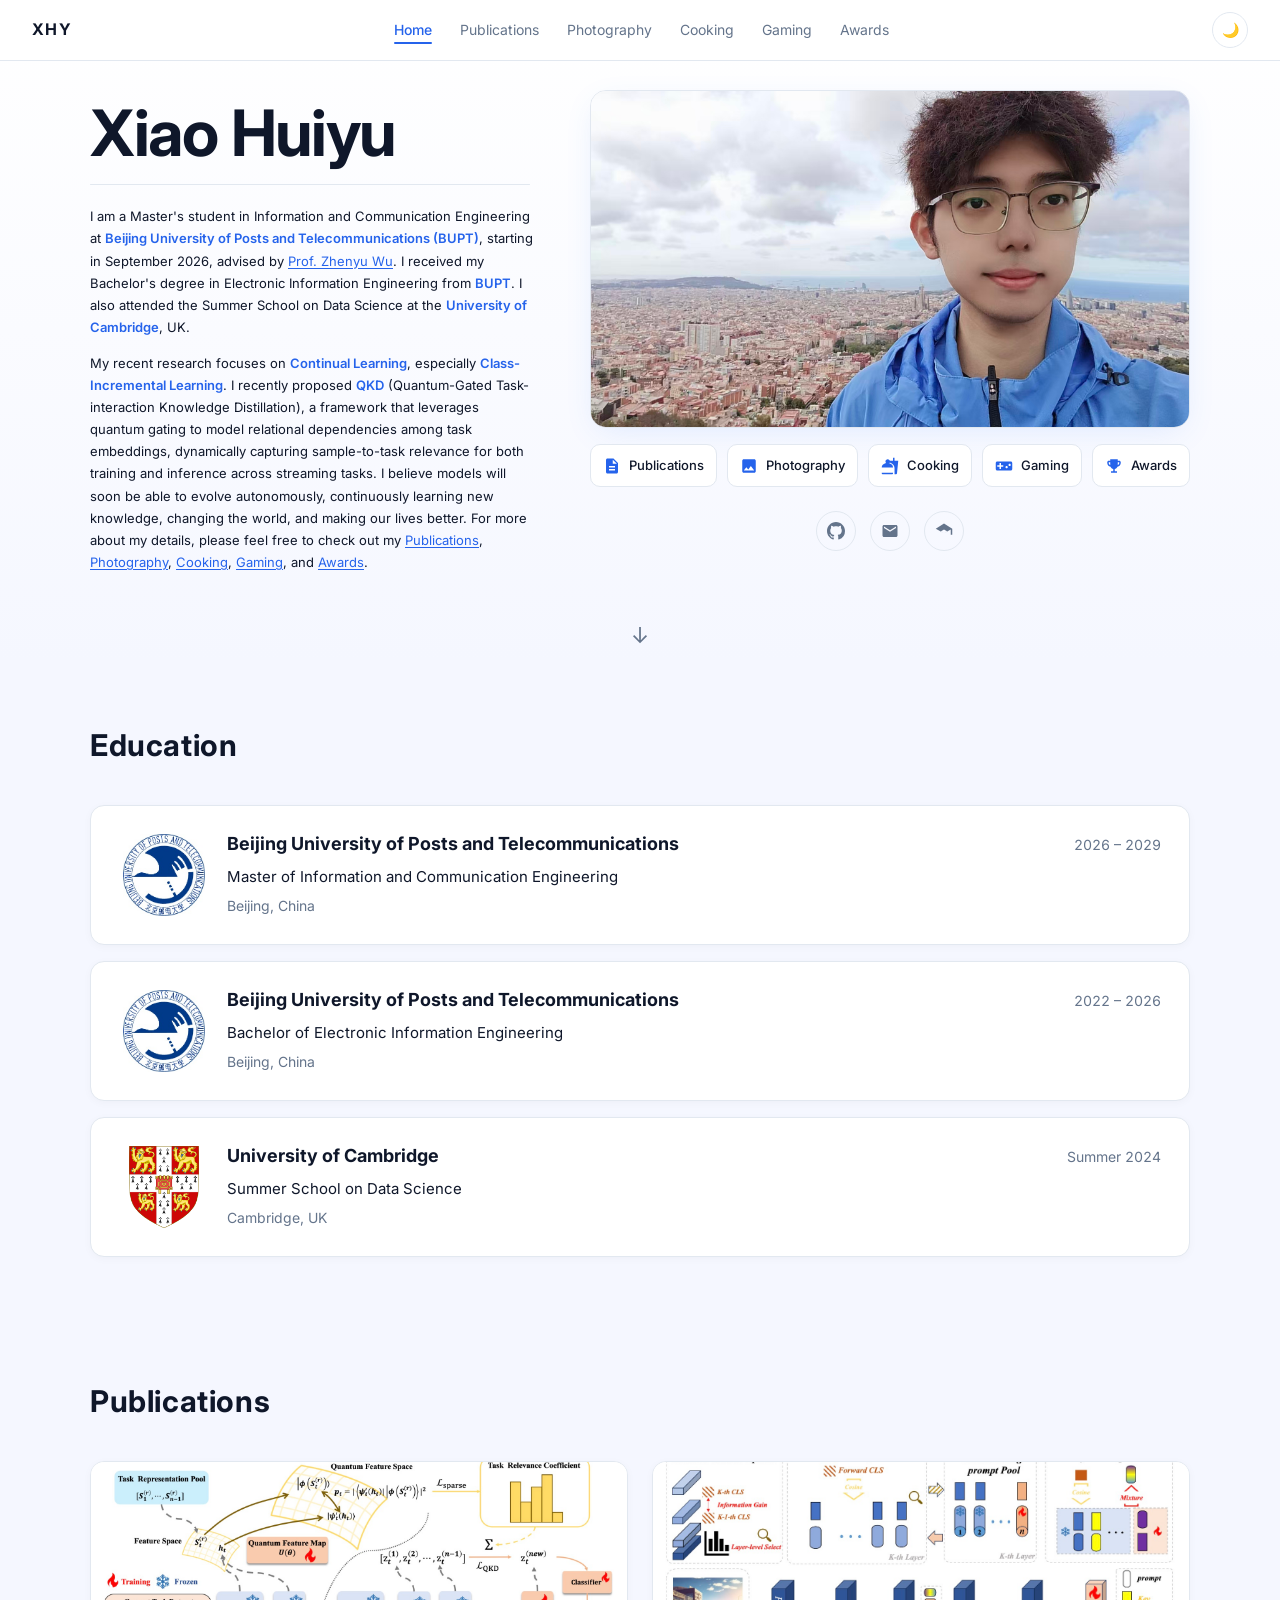
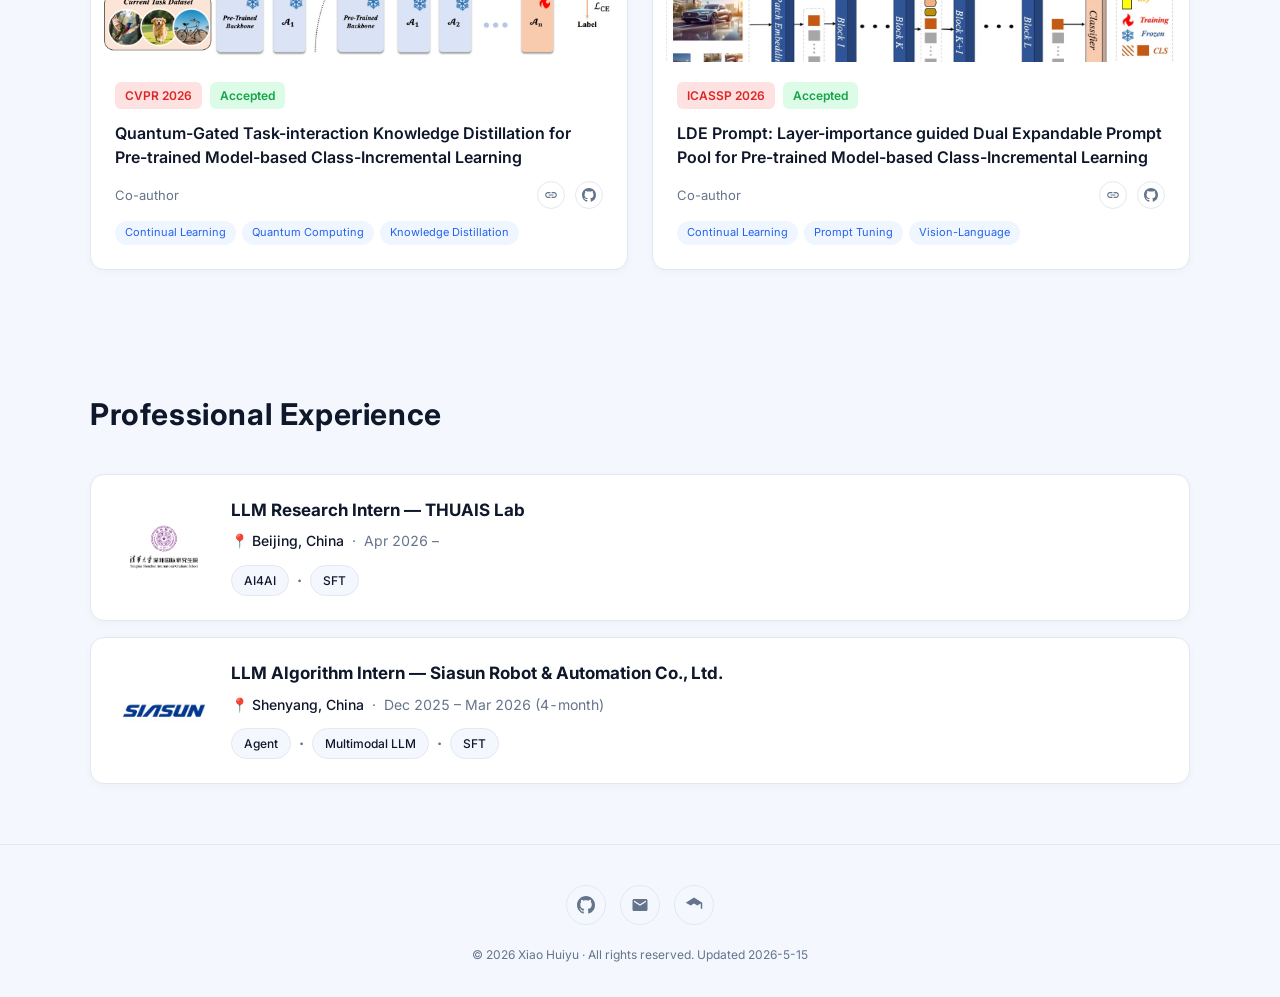
==== commit b593f47e: "chore: add logo.jpg as site favicon Wire logo.jpg up as the browser tab icon (rel="icon", image/jpeg" ====
--- a/index.html
+++ b/index.html
@@ -5,6 +5,8 @@
   <meta name="viewport" content="width=device-width, initial-scale=1.0" />
   <title>Xiao Huiyu · 肖慧宇</title>
   <meta name="description" content="Personal homepage of Xiao Huiyu" />
+  <link rel="icon" type="image/jpeg" href="logo.jpg" />
+  <link rel="apple-touch-icon" href="logo.jpg" />
   <link rel="stylesheet" href="style.css" />
   <link rel="preconnect" href="https://fonts.googleapis.com" />
   <link rel="preconnect" href="https://fonts.gstatic.com" crossorigin />
--- a/style.css
+++ b/style.css
@@ -89,21 +89,20 @@
 
 /* ===== PAGE HERO (sub-pages) ===== */
 .page-hero {
-  padding: 110px 32px 40px;
+  padding: 96px 32px 24px;
   text-align: center;
-  max-width: 1100px;
-  margin: 0 auto;
+  background: var(--bg-alt);
 }
 .page-hero h1 {
-  font-size: clamp(32px, 4vw, 44px);
+  font-size: clamp(30px, 3.4vw, 40px);
   font-weight: 700;
   color: var(--fg);
   letter-spacing: -0.02em;
-  margin-bottom: 10px;
+  margin-bottom: 8px;
 }
 .page-hero p {
   color: var(--fg-muted);
-  font-size: 15px;
+  font-size: 14.5px;
 }
 
 /* ===== HERO ===== */
@@ -388,6 +387,14 @@
   color: #f87171;
   background: rgba(248, 113, 113, 0.12);
 }
+.pub-venue.prep {
+  color: #d97706;
+  background: #fef3c7;
+}
+[data-theme="dark"] .pub-venue.prep {
+  color: #fbbf24;
+  background: rgba(251, 191, 36, 0.12);
+}
 .pub-status {
   font-size: 12px;
   font-weight: 600;
@@ -488,6 +495,22 @@
   object-fit: contain;
   display: block;
 }
+.pub-item-image.gallery {
+  padding: 10px;
+  display: grid;
+  grid-template-columns: 1fr 1fr;
+  grid-template-rows: 1fr 1fr;
+  gap: 8px;
+  min-height: 300px;
+}
+.pub-item-image.gallery img {
+  width: 100%;
+  height: 100%;
+  object-fit: contain;
+  background: #fff;
+  border-radius: 6px;
+  border: 1px solid var(--border);
+}
 .pub-item-image .placeholder {
   text-align: center;
   color: var(--fg-muted);
@@ -563,6 +586,45 @@
   color: var(--accent);
   font-weight: 700;
 }
+.pub-item-conclusion {
+  margin-top: 16px;
+  font-size: 14.5px;
+  font-weight: 700;
+  color: var(--accent);
+  line-height: 1.65;
+}
+.pub-item-innovation > .pub-item-conclusion:first-child {
+  margin-top: 0;
+}
+.pub-item-links {
+  display: flex;
+  flex-wrap: wrap;
+  gap: 10px;
+  margin-top: 4px;
+}
+.pub-link-btn {
+  display: inline-flex;
+  align-items: center;
+  gap: 6px;
+  padding: 6px 14px;
+  border: 1px solid var(--border);
+  border-radius: 999px;
+  font-size: 12.5px;
+  font-weight: 500;
+  color: var(--fg-muted);
+  background: var(--bg);
+  transition: all .2s var(--ease);
+}
+.pub-link-btn svg {
+  width: 14px;
+  height: 14px;
+}
+.pub-link-btn:hover {
+  color: var(--accent);
+  border-color: var(--accent);
+  background: var(--accent-soft);
+  transform: translateY(-1px);
+}
 
 /* ===== WORK EXPERIENCE ===== */
 .work-list {
@@ -639,6 +701,402 @@
   color: var(--fg-muted);
   font-weight: 700;
   padding: 0 2px;
+}
+
+/* ===== AWARDS ===== */
+.awards-list {
+  list-style: none;
+  padding: 0;
+  display: flex;
+  flex-direction: column;
+  gap: 10px;
+}
+.awards-list > li {
+  display: grid;
+  grid-template-columns: 180px 1fr;
+  grid-template-rows: auto auto;
+  align-items: center;
+  column-gap: 16px;
+  row-gap: 2px;
+  padding: 14px 20px;
+  background: var(--bg);
+  border: 1px solid var(--border);
+  border-radius: 12px;
+  box-shadow: 0 2px 8px rgba(0,0,0,0.03);
+  transition: transform .2s var(--ease), box-shadow .2s var(--ease);
+}
+.awards-list > li:hover {
+  transform: translateY(-1px);
+  box-shadow: 0 6px 16px -6px var(--accent-glow);
+}
+.award-badge {
+  grid-row: 1 / -1;
+  align-self: center;
+  justify-self: start;
+  display: inline-flex;
+  align-items: center;
+  justify-content: center;
+  min-width: 160px;
+  font-size: 11.5px;
+  font-weight: 700;
+  padding: 5px 14px;
+  border-radius: 999px;
+  letter-spacing: 0.05em;
+  text-transform: uppercase;
+  white-space: nowrap;
+  color: var(--fg);
+  background: var(--bg-alt);
+  border: 1px solid var(--border);
+}
+.award-title {
+  grid-column: 2;
+  grid-row: 1;
+  font-size: 14.5px;
+  font-weight: 500;
+  color: var(--fg);
+  line-height: 1.5;
+}
+.award-meta {
+  grid-column: 2;
+  grid-row: 2;
+  font-size: 12.5px;
+  color: var(--fg-muted);
+}
+
+/* 1st - gold */
+.award-badge.first {
+  color: #b45309;
+  background: #fef3c7;
+  border-color: transparent;
+}
+[data-theme="dark"] .award-badge.first {
+  color: #fbbf24;
+  background: rgba(251, 191, 36, 0.14);
+}
+
+/* 2nd - silver/slate */
+.award-badge.second {
+  color: #475569;
+  background: #e2e8f0;
+  border-color: transparent;
+}
+[data-theme="dark"] .award-badge.second {
+  color: #cbd5e1;
+  background: rgba(203, 213, 225, 0.14);
+}
+
+/* 3rd - bronze/orange */
+.award-badge.third {
+  color: #9a3412;
+  background: #ffedd5;
+  border-color: transparent;
+}
+[data-theme="dark"] .award-badge.third {
+  color: #fb923c;
+  background: rgba(251, 146, 60, 0.14);
+}
+
+/* Honorable Mention - sky blue */
+.award-badge.hm {
+  color: #1e40af;
+  background: #dbeafe;
+  border-color: transparent;
+}
+[data-theme="dark"] .award-badge.hm {
+  color: #60a5fa;
+  background: rgba(96, 165, 250, 0.14);
+}
+
+/* National Completion - green */
+.award-badge.completion {
+  color: #166534;
+  background: #dcfce7;
+  border-color: transparent;
+}
+[data-theme="dark"] .award-badge.completion {
+  color: #4ade80;
+  background: rgba(74, 222, 128, 0.14);
+}
+
+/* ===== GAMING ===== */
+.game-section { margin-bottom: 56px; }
+.game-section:last-child { margin-bottom: 0; }
+.game-header {
+  margin-bottom: 22px;
+  padding-bottom: 14px;
+  border-bottom: 1px solid var(--border);
+}
+.game-title {
+  font-size: 24px;
+  font-weight: 700;
+  color: var(--fg);
+  margin-bottom: 6px;
+  display: flex;
+  align-items: baseline;
+  flex-wrap: wrap;
+  gap: 10px;
+}
+.game-title-en {
+  font-size: 14px;
+  font-weight: 500;
+  color: var(--accent);
+  letter-spacing: 0.02em;
+}
+.game-desc {
+  font-size: 14px;
+  color: var(--fg-muted);
+  line-height: 1.7;
+  max-width: 820px;
+}
+.game-gallery {
+  display: grid;
+  grid-template-columns: repeat(auto-fill, minmax(300px, 1fr));
+  gap: 18px;
+  align-items: start;
+}
+.game-card {
+  background: var(--bg);
+  border: 1px solid var(--border);
+  border-radius: 12px;
+  overflow: hidden;
+  box-shadow: 0 2px 8px rgba(0,0,0,0.03);
+  transition: transform .2s var(--ease), box-shadow .2s var(--ease);
+  display: flex;
+  flex-direction: column;
+}
+.game-card:hover {
+  transform: translateY(-2px);
+  box-shadow: 0 8px 24px -8px var(--accent-glow);
+}
+.game-card-image {
+  width: 100%;
+  background: var(--bg-alt);
+  overflow: hidden;
+  cursor: zoom-in;
+}
+.game-card-image img {
+  width: 100%;
+  height: auto;
+  display: block;
+}
+
+/* Lightbox overlay */
+.lightbox {
+  position: fixed;
+  inset: 0;
+  background: rgba(0, 0, 0, 0.92);
+  display: flex;
+  align-items: center;
+  justify-content: center;
+  z-index: 1000;
+  cursor: zoom-out;
+  opacity: 0;
+  pointer-events: none;
+  transition: opacity .25s var(--ease);
+  padding: 20px;
+}
+.lightbox.open {
+  opacity: 1;
+  pointer-events: auto;
+}
+.lightbox img {
+  max-width: 100%;
+  max-height: 100%;
+  object-fit: contain;
+  border-radius: 4px;
+  box-shadow: 0 12px 48px rgba(0, 0, 0, 0.6);
+}
+.game-card-body {
+  padding: 12px 16px 14px;
+  display: flex;
+  flex-direction: column;
+  gap: 4px;
+}
+.game-card-title {
+  font-size: 13.5px;
+  font-weight: 600;
+  color: var(--fg);
+  line-height: 1.45;
+}
+.game-card-date {
+  font-size: 11.5px;
+  color: var(--fg-muted);
+  font-variant-numeric: tabular-nums;
+}
+
+/* ===== COOKING (Xiaohongshu-style masonry) ===== */
+.recipe-search {
+  display: flex;
+  align-items: center;
+  gap: 10px;
+  max-width: 480px;
+  margin: 0 auto 28px;
+  padding: 10px 18px;
+  background: var(--bg);
+  border: 1px solid var(--border);
+  border-radius: 999px;
+  box-shadow: 0 2px 8px rgba(0,0,0,0.03);
+  transition: border-color .2s var(--ease), box-shadow .2s var(--ease);
+}
+.recipe-search:focus-within {
+  border-color: var(--accent);
+  box-shadow: 0 4px 16px -4px var(--accent-glow);
+}
+.recipe-search svg {
+  width: 18px;
+  height: 18px;
+  color: var(--fg-muted);
+  flex-shrink: 0;
+}
+.recipe-search input {
+  flex: 1;
+  background: none;
+  border: 0;
+  outline: 0;
+  font-size: 14px;
+  color: var(--fg);
+  font-family: inherit;
+  min-width: 0;
+}
+.recipe-search input::placeholder { color: var(--fg-muted); }
+
+.recipe-grid {
+  column-count: 3;
+  column-gap: 16px;
+}
+.recipe-card {
+  break-inside: avoid;
+  margin: 0 0 16px;
+  background: var(--bg);
+  border: 1px solid var(--border);
+  border-radius: 14px;
+  overflow: hidden;
+  box-shadow: 0 2px 8px rgba(0,0,0,0.03);
+  transition: transform .2s var(--ease), box-shadow .2s var(--ease);
+  display: flex;
+  flex-direction: column;
+}
+.recipe-card:hover {
+  transform: translateY(-2px);
+  box-shadow: 0 8px 24px -8px var(--accent-glow);
+}
+.recipe-card-image {
+  width: 100%;
+  background: var(--bg-alt);
+  overflow: hidden;
+  cursor: zoom-in;
+}
+.recipe-card-image img {
+  width: 100%;
+  height: auto;
+  display: block;
+  transition: transform .4s var(--ease);
+}
+.recipe-card:hover .recipe-card-image img { transform: scale(1.03); }
+.recipe-card-body {
+  padding: 12px 16px 14px;
+  display: flex;
+  flex-direction: column;
+  gap: 3px;
+}
+.recipe-card-title {
+  font-size: 15px;
+  font-weight: 600;
+  color: var(--fg);
+  line-height: 1.4;
+}
+.recipe-card-en {
+  font-size: 12px;
+  color: var(--fg-muted);
+  font-style: italic;
+}
+.recipe-card-tags {
+  display: flex;
+  flex-wrap: wrap;
+  gap: 5px;
+  margin-top: 4px;
+}
+.recipe-card-tags span {
+  font-size: 11px;
+  color: var(--accent);
+  background: var(--accent-soft);
+  padding: 2px 9px;
+  border-radius: 999px;
+}
+.recipe-empty {
+  text-align: center;
+  color: var(--fg-muted);
+  padding: 60px 0;
+  font-size: 14px;
+}
+
+/* ===== PHOTOGRAPHY (masonry gallery) ===== */
+.photo-section { margin-bottom: 56px; }
+.photo-section:last-child { margin-bottom: 0; }
+.photo-section-header {
+  margin-bottom: 22px;
+  padding-bottom: 14px;
+  border-bottom: 1px solid var(--border);
+}
+.photo-section-title {
+  font-size: 22px;
+  font-weight: 700;
+  color: var(--fg);
+  margin-bottom: 4px;
+}
+.photo-section-meta {
+  font-size: 13px;
+  color: var(--fg-muted);
+}
+.photo-grid {
+  column-count: 3;
+  column-gap: 14px;
+}
+.photo-card {
+  break-inside: avoid;
+  margin: 0 0 14px;
+  background: var(--bg);
+  border: 1px solid var(--border);
+  border-radius: 12px;
+  overflow: hidden;
+  box-shadow: 0 2px 8px rgba(0,0,0,0.03);
+  transition: transform .2s var(--ease), box-shadow .2s var(--ease);
+  display: flex;
+  flex-direction: column;
+}
+.photo-card:hover {
+  transform: translateY(-2px);
+  box-shadow: 0 8px 24px -8px var(--accent-glow);
+}
+.photo-card-image {
+  width: 100%;
+  background: var(--bg-alt);
+  overflow: hidden;
+  cursor: zoom-in;
+}
+.photo-card-image img {
+  width: 100%;
+  height: auto;
+  display: block;
+  transition: transform .4s var(--ease);
+}
+.photo-card:hover .photo-card-image img { transform: scale(1.03); }
+.photo-card-body {
+  padding: 10px 14px 12px;
+  display: flex;
+  flex-direction: column;
+  gap: 2px;
+}
+.photo-card-title {
+  font-size: 14px;
+  font-weight: 600;
+  color: var(--fg);
+  line-height: 1.4;
+}
+.photo-card-meta {
+  font-size: 11.5px;
+  color: var(--fg-muted);
+  font-variant-numeric: tabular-nums;
 }
 
 /* ===== FOOTER ===== */
@@ -698,6 +1156,8 @@
   }
   .pub-grid { grid-template-columns: 1fr; }
   .pub-item-top { grid-template-columns: 1fr; }
+  .recipe-grid { column-count: 2; }
+  .photo-grid { column-count: 2; }
 }
 
 @media (max-width: 720px) {
@@ -709,12 +1169,22 @@
   .work-row { padding: 18px 20px; }
   .pub-content { padding: 18px 20px 20px; }
   .pub-item { padding: 22px; }
-  .page-hero { padding: 100px 20px 32px; }
+  .page-hero { padding: 86px 20px 20px; }
   .edu-header { flex-direction: column; gap: 2px; }
+  .awards-list > li {
+    grid-template-columns: 1fr;
+    grid-template-rows: auto auto auto;
+    row-gap: 6px;
+  }
+  .award-badge { grid-row: 1; grid-column: 1; min-width: 0; }
+  .award-title { grid-column: 1; grid-row: 2; }
+  .award-meta { grid-column: 1; grid-row: 3; }
 }
 
 @media (max-width: 520px) {
   .nav-links { display: none; }
   .hero-name { font-size: 36px; }
   .hero-right .hero-links { grid-template-columns: repeat(3, 1fr); }
-}
+  .recipe-grid { column-count: 1; }
+  .photo-grid { column-count: 1; }
+}
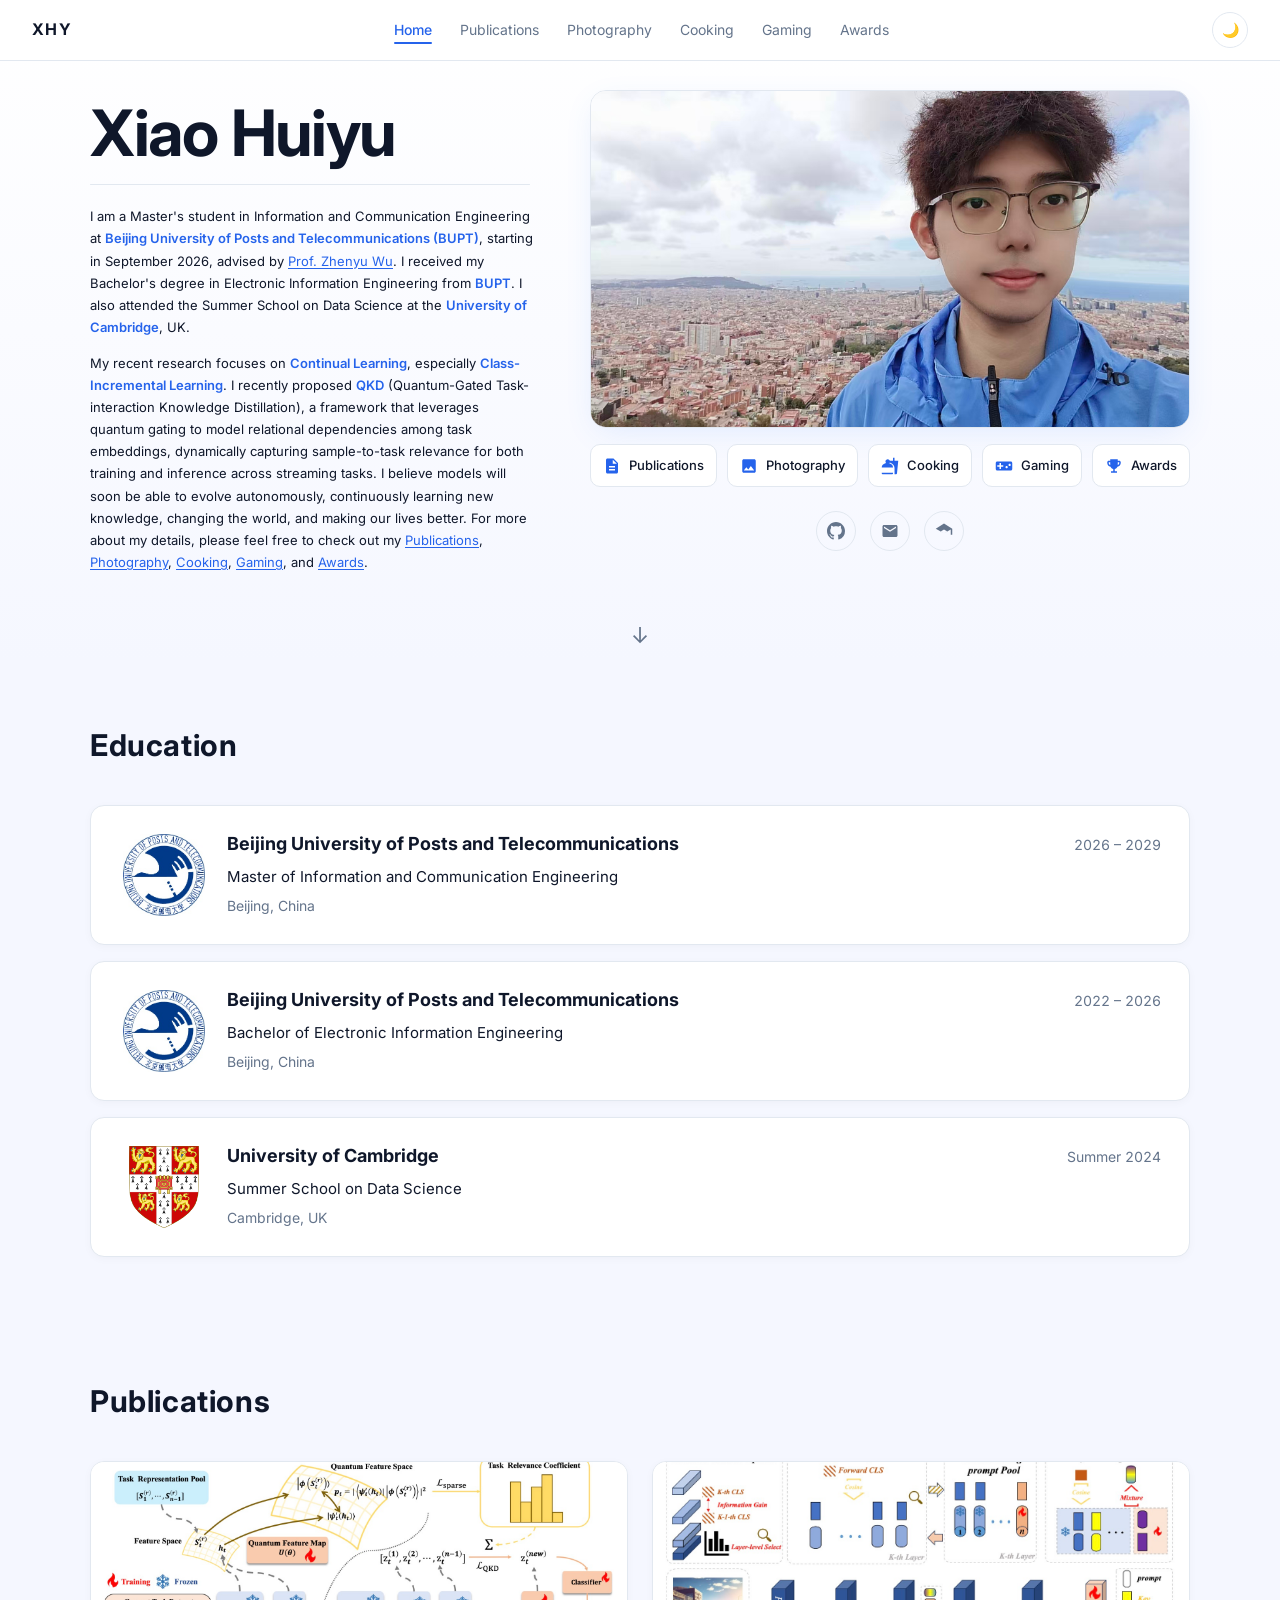
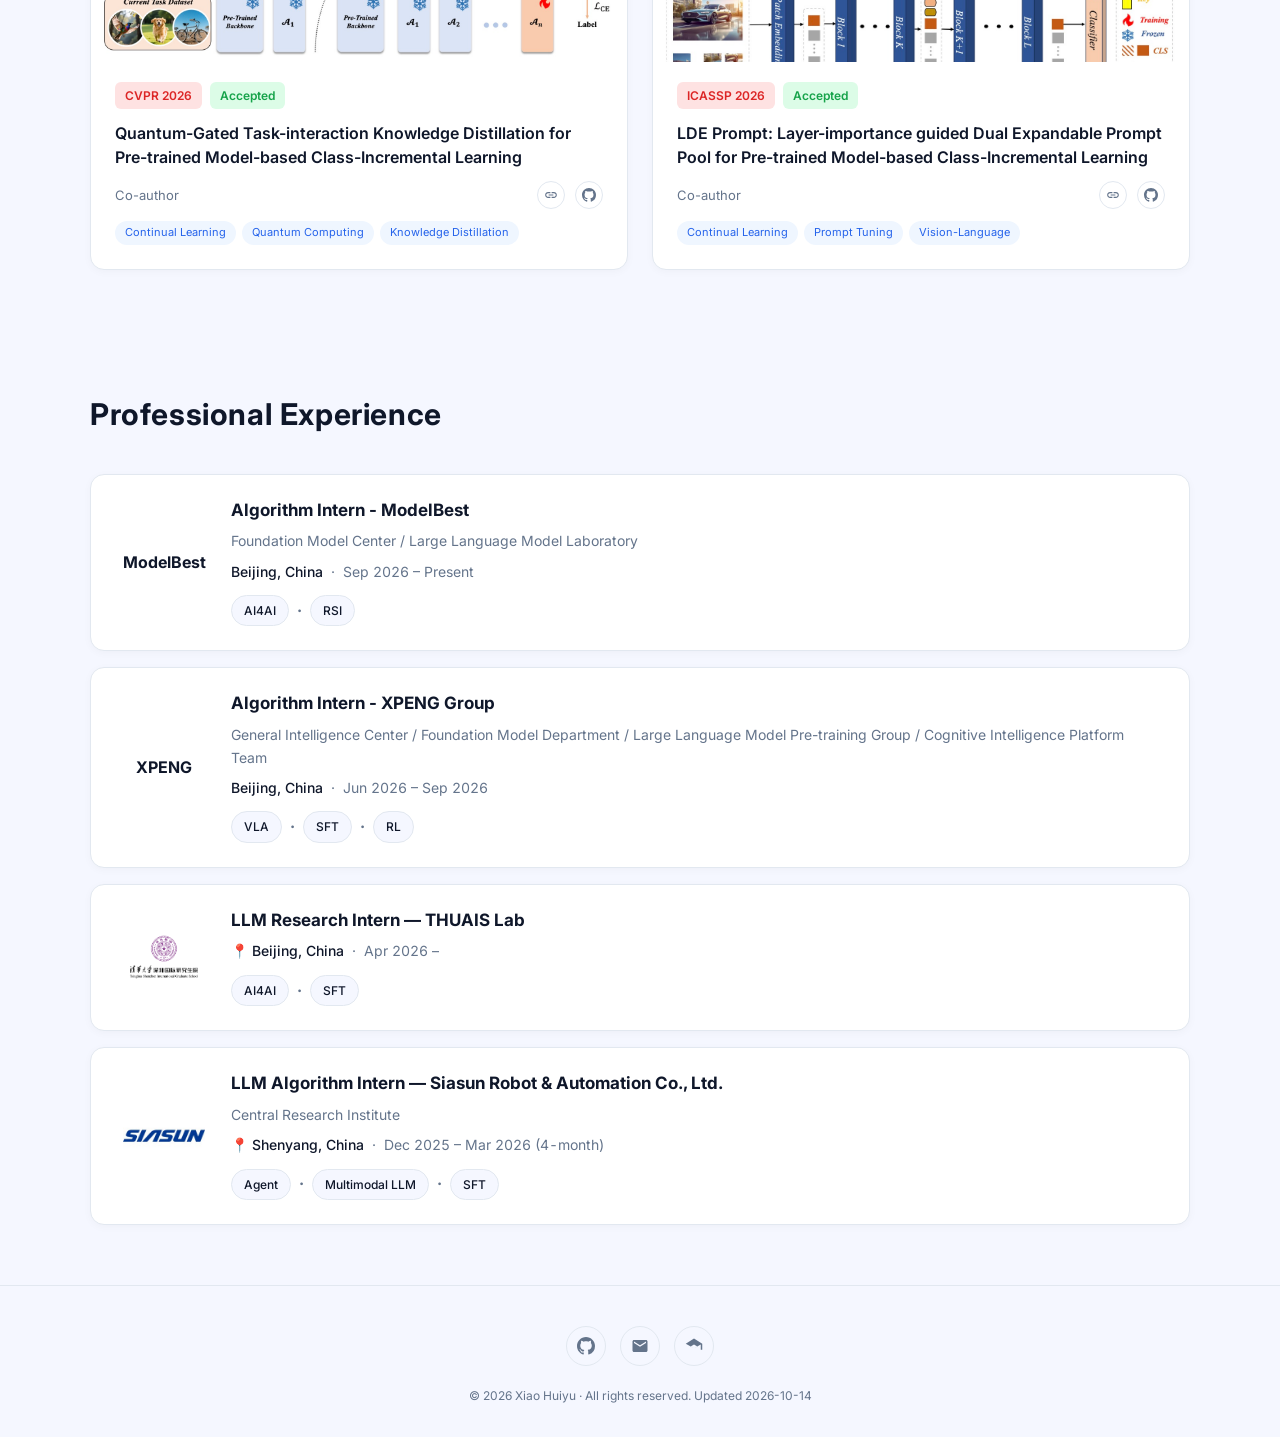
==== commit a7888366: "更新实习经历：添加面壁智能与小鹏并补充新松部门" ====
--- a/index.html
+++ b/index.html
@@ -191,6 +191,46 @@
       <div class="work-list">
         <div class="work-row">
           <div class="work-logo">
+            <strong>ModelBest</strong>
+          </div>
+          <div class="work-body">
+            <h3 class="work-title">Algorithm Intern - ModelBest</h3>
+            <p class="work-meta">Foundation Model Center / Large Language Model Laboratory</p>
+            <div class="work-meta">
+              <span class="work-location">Beijing, China</span>
+              <span class="work-sep">·</span>
+              <span class="work-time">Sep 2026 – Present</span>
+            </div>
+            <div class="work-tags">
+              <span>AI4AI</span>
+              <span class="work-tag-sep">·</span>
+              <span>RSI</span>
+            </div>
+          </div>
+        </div>
+        <div class="work-row">
+          <div class="work-logo">
+            <strong>XPENG</strong>
+          </div>
+          <div class="work-body">
+            <h3 class="work-title">Algorithm Intern - XPENG Group</h3>
+            <p class="work-meta">General Intelligence Center / Foundation Model Department / Large Language Model Pre-training Group / Cognitive Intelligence Platform Team</p>
+            <div class="work-meta">
+              <span class="work-location">Beijing, China</span>
+              <span class="work-sep">·</span>
+              <span class="work-time">Jun 2026 – Sep 2026</span>
+            </div>
+            <div class="work-tags">
+              <span>VLA</span>
+              <span class="work-tag-sep">·</span>
+              <span>SFT</span>
+              <span class="work-tag-sep">·</span>
+              <span>RL</span>
+            </div>
+          </div>
+        </div>
+        <div class="work-row">
+          <div class="work-logo">
             <img src="qs_logo.png" alt="THUAIS Lab" />
           </div>
           <div class="work-body">
@@ -213,6 +253,7 @@
           </div>
           <div class="work-body">
             <h3 class="work-title">LLM Algorithm Intern — Siasun Robot &amp; Automation Co., Ltd.</h3>
+            <p class="work-meta">Central Research Institute</p>
             <div class="work-meta">
               <span class="work-location">📍 Shenyang, China</span>
               <span class="work-sep">·</span>
@@ -243,7 +284,7 @@
         <svg viewBox="0 0 24 24"><path d="M12 2L1 9l11 6 9-4.91V17h2V9L12 2zm0 13l-4.5-2.4L12 10l4.5 2.6L12 15z"/></svg>
       </a>
     </div>
-    <p>© <span id="year"></span> Xiao Huiyu · All rights reserved. Updated 2026-5-15</p>
+    <p>© <span id="year"></span> Xiao Huiyu · All rights reserved. Updated 2026-10-14</p>
   </footer>
 
   <script src="script.js"></script>
--- a/style.css
+++ b/style.css
@@ -660,6 +660,7 @@
 }
 .work-body {
   flex: 1;
+  min-width: 0;
   display: flex;
   flex-direction: column;
   gap: 8px;
@@ -983,16 +984,68 @@
 .recipe-card-image {
   width: 100%;
   background: var(--bg-alt);
-  overflow: hidden;
-  cursor: zoom-in;
-}
-.recipe-card-image img {
+  display: flex;
+  overflow-x: auto;
+  scroll-snap-type: x mandatory;
+  scroll-behavior: smooth;
+  -webkit-overflow-scrolling: touch;
+  scrollbar-width: none;
+  cursor: pointer;
+  position: relative;
+  opacity: 0;
+  transition: opacity .25s var(--ease);
+}
+.recipe-card-image.ready { opacity: 1; }
+.recipe-card-image::-webkit-scrollbar { display: none; }
+.recipe-page {
+  flex: 0 0 100%;
+  scroll-snap-align: start;
+  position: relative;
+  display: flex;
+  align-items: center;
+  justify-content: center;
+}
+.recipe-page img {
   width: 100%;
   height: auto;
   display: block;
+  pointer-events: none;
+  user-select: none;
+  -webkit-user-drag: none;
   transition: transform .4s var(--ease);
 }
-.recipe-card:hover .recipe-card-image img { transform: scale(1.03); }
+.recipe-card:hover .recipe-page img { transform: scale(1.03); }
+
+.swipe-hint {
+  position: absolute;
+  bottom: 12px;
+  right: 12px;
+  background: rgba(0, 0, 0, 0.6);
+  color: #fff;
+  font-size: 12px;
+  font-weight: 500;
+  padding: 6px 12px;
+  border-radius: 999px;
+  pointer-events: none;
+  display: inline-flex;
+  align-items: center;
+  gap: 6px;
+  backdrop-filter: blur(4px);
+  -webkit-backdrop-filter: blur(4px);
+  transition: opacity .3s var(--ease);
+  z-index: 2;
+  white-space: nowrap;
+}
+.swipe-hint .arrow {
+  display: inline-block;
+  font-weight: 700;
+  animation: swipe-arrow 1.4s ease-in-out infinite;
+}
+@keyframes swipe-arrow {
+  0%, 100% { transform: translateX(0); }
+  50%      { transform: translateX(5px); }
+}
+.recipe-card-image.viewed .swipe-hint { opacity: 0; }
 .recipe-card-body {
   padding: 12px 16px 14px;
   display: flex;
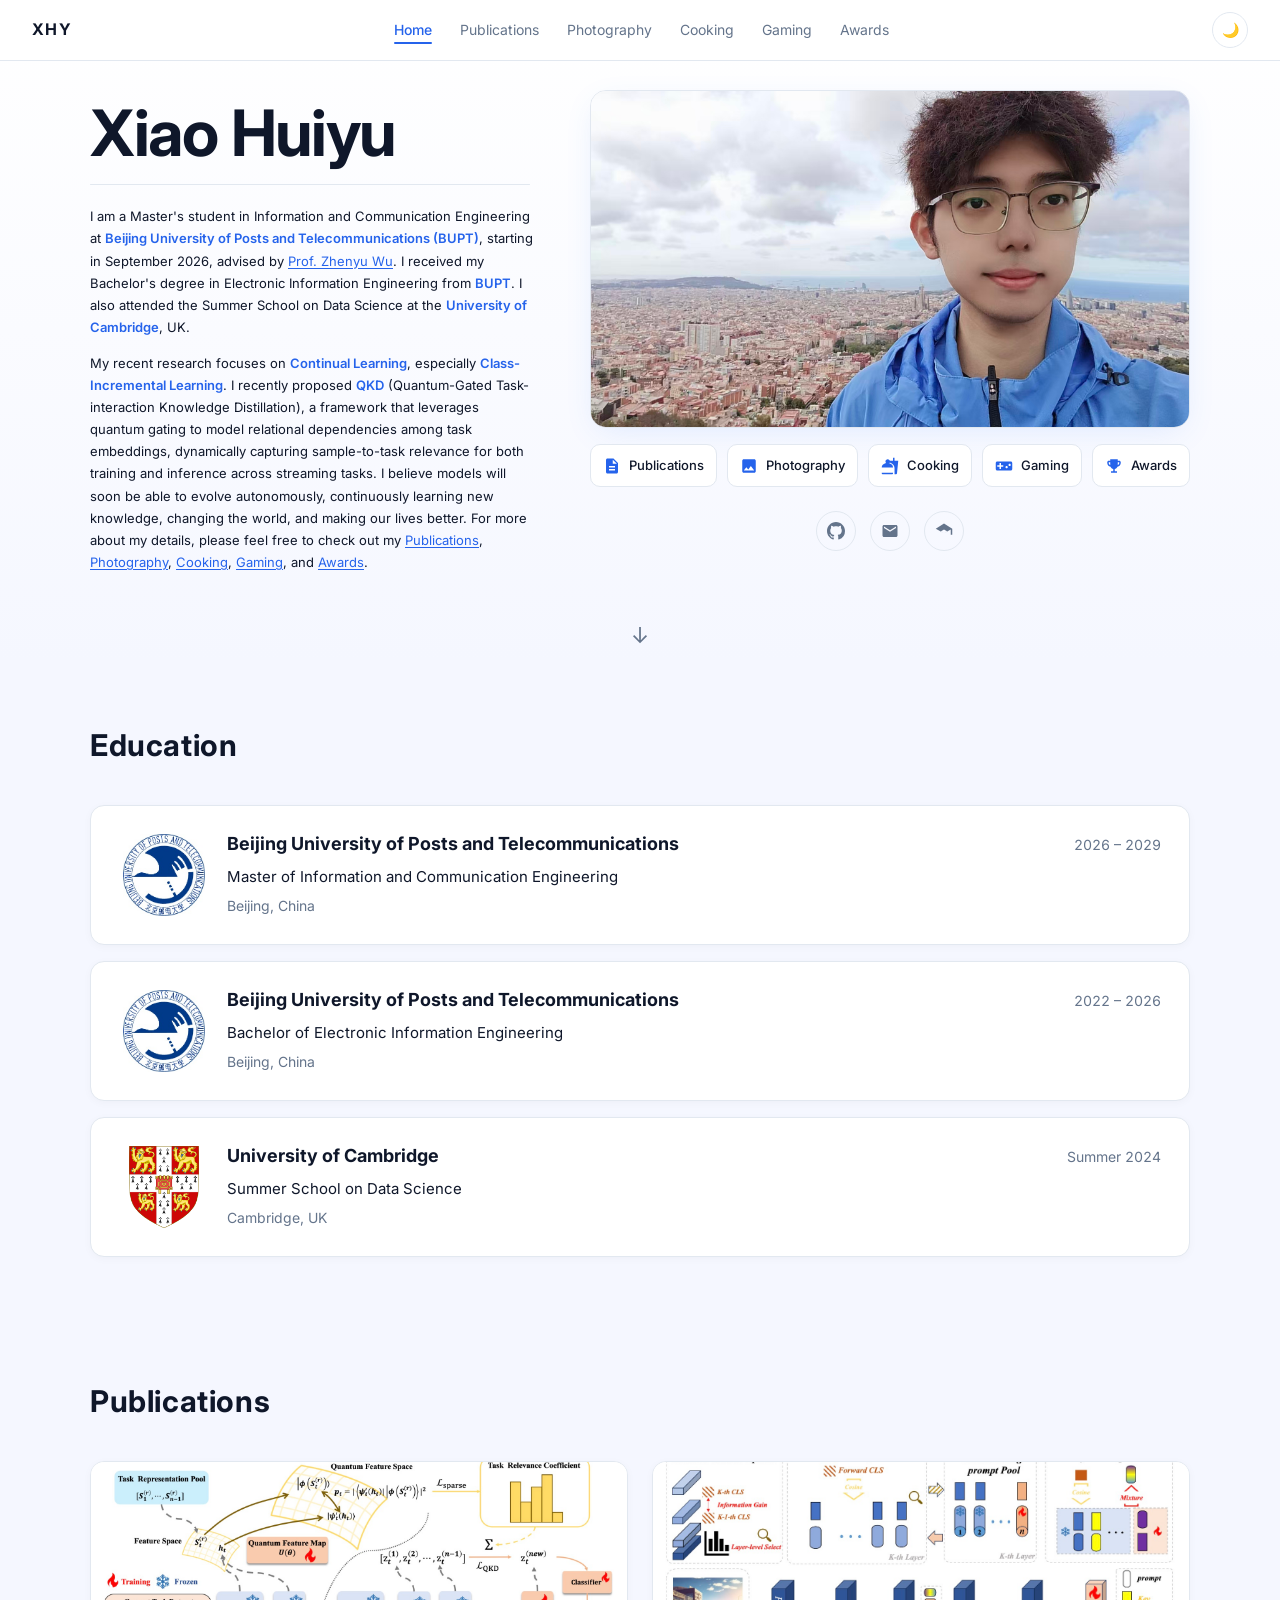
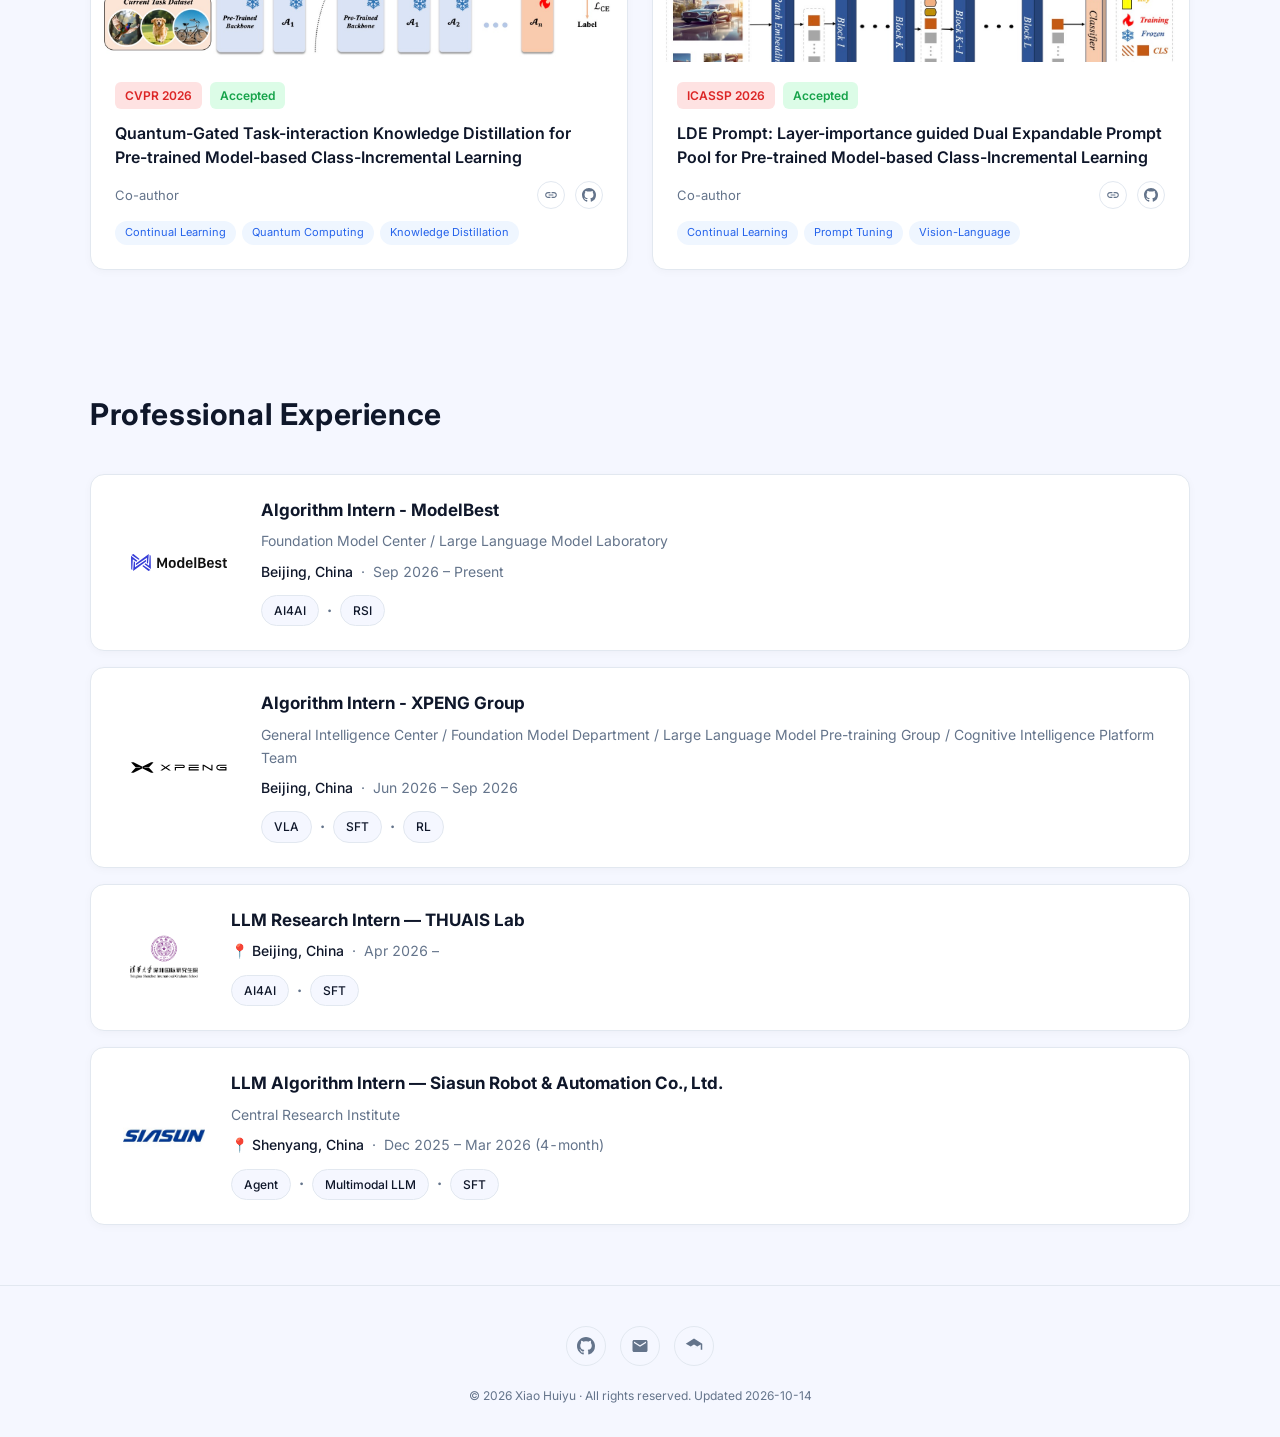
==== commit 699783fb: "替换小鹏与面壁智能官方Logo并适配深色模式" ====
--- a/index.html
+++ b/index.html
@@ -190,8 +190,8 @@
       <h2 class="section-title">Professional Experience</h2>
       <div class="work-list">
         <div class="work-row">
-          <div class="work-logo">
-            <strong>ModelBest</strong>
+          <div class="work-logo work-logo--wordmark">
+            <img src="modelbest_logo.svg" alt="ModelBest" />
           </div>
           <div class="work-body">
             <h3 class="work-title">Algorithm Intern - ModelBest</h3>
@@ -209,8 +209,8 @@
           </div>
         </div>
         <div class="work-row">
-          <div class="work-logo">
-            <strong>XPENG</strong>
+          <div class="work-logo work-logo--wordmark">
+            <img src="xpeng_logo.svg" alt="XPENG" />
           </div>
           <div class="work-body">
             <h3 class="work-title">Algorithm Intern - XPENG Group</h3>
--- a/style.css
+++ b/style.css
@@ -657,6 +657,14 @@
   height: 100%;
   object-fit: contain;
   padding: 4px;
+}
+.work-logo--wordmark {
+  width: 120px;
+  background: #fff;
+  padding: 8px;
+}
+@media (max-width: 720px) {
+  .work-logo--wordmark { width: 90px; padding: 0; }
 }
 .work-body {
   flex: 1;
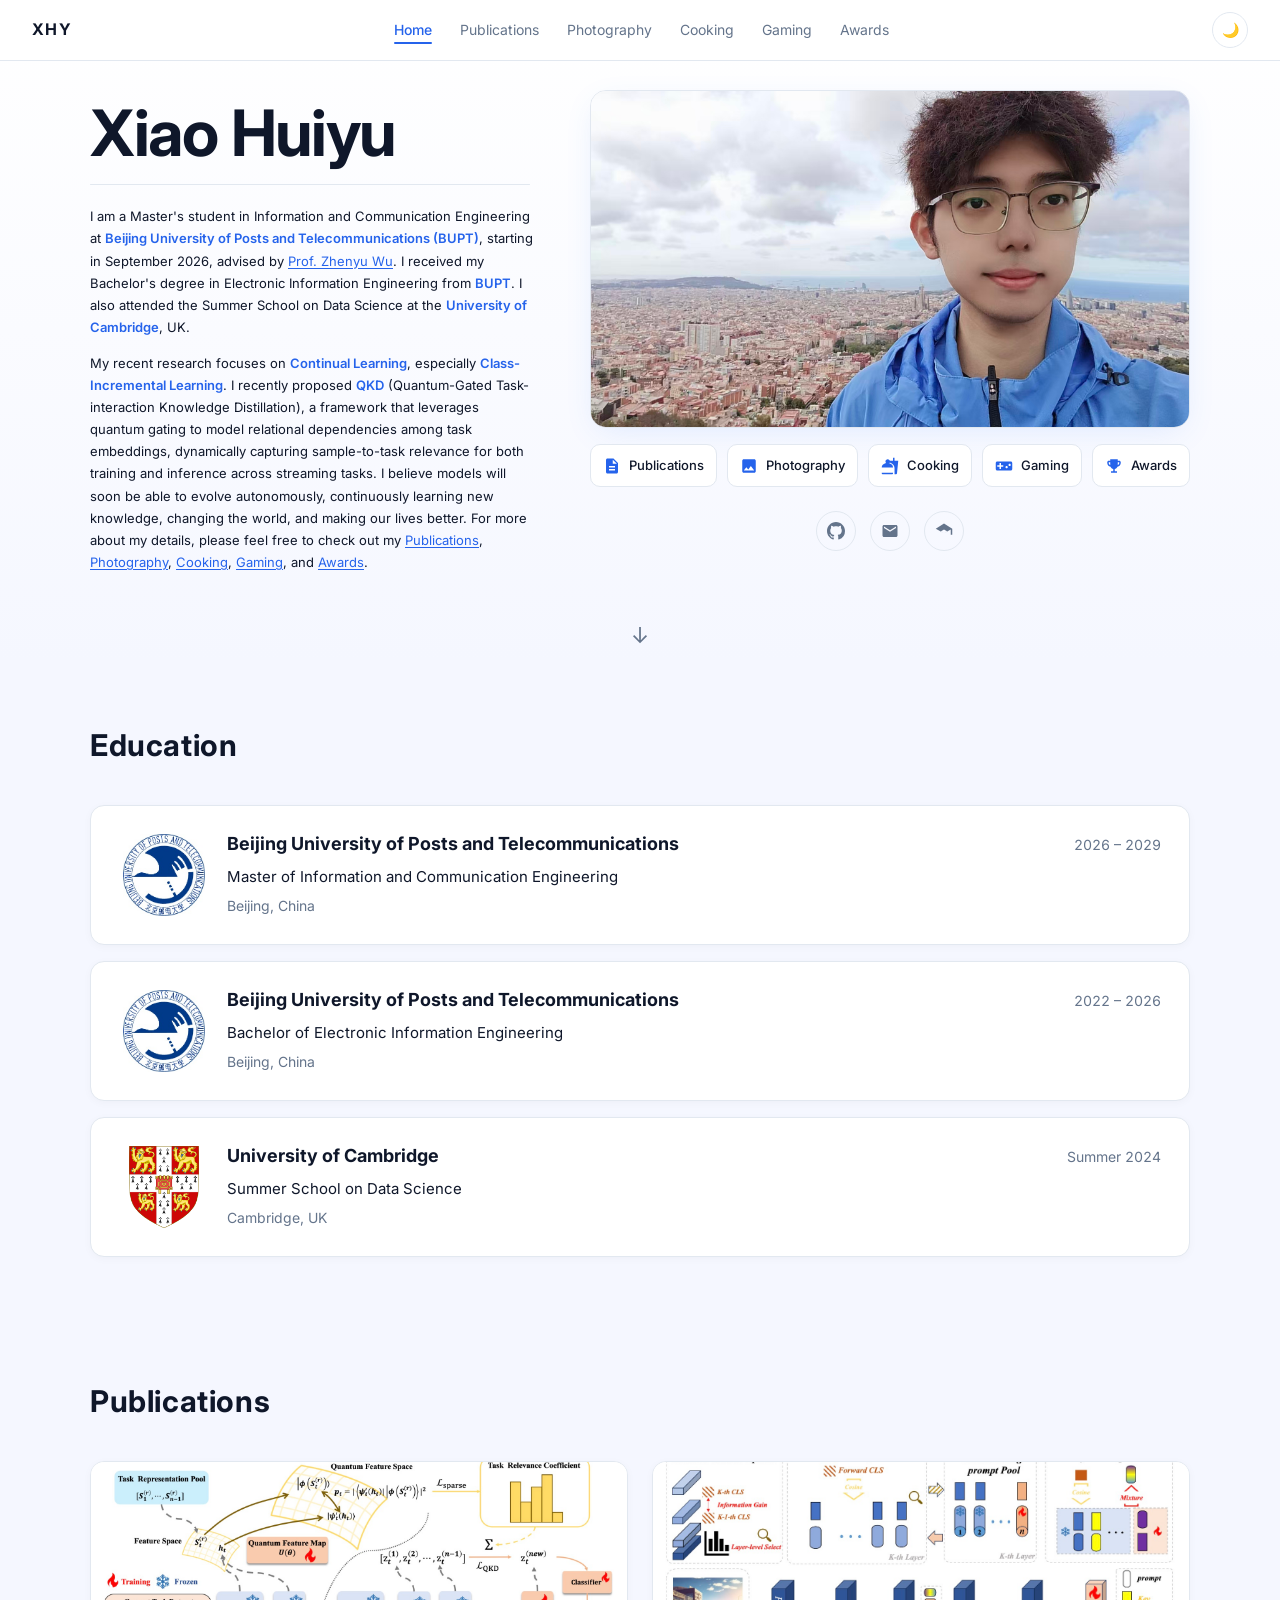
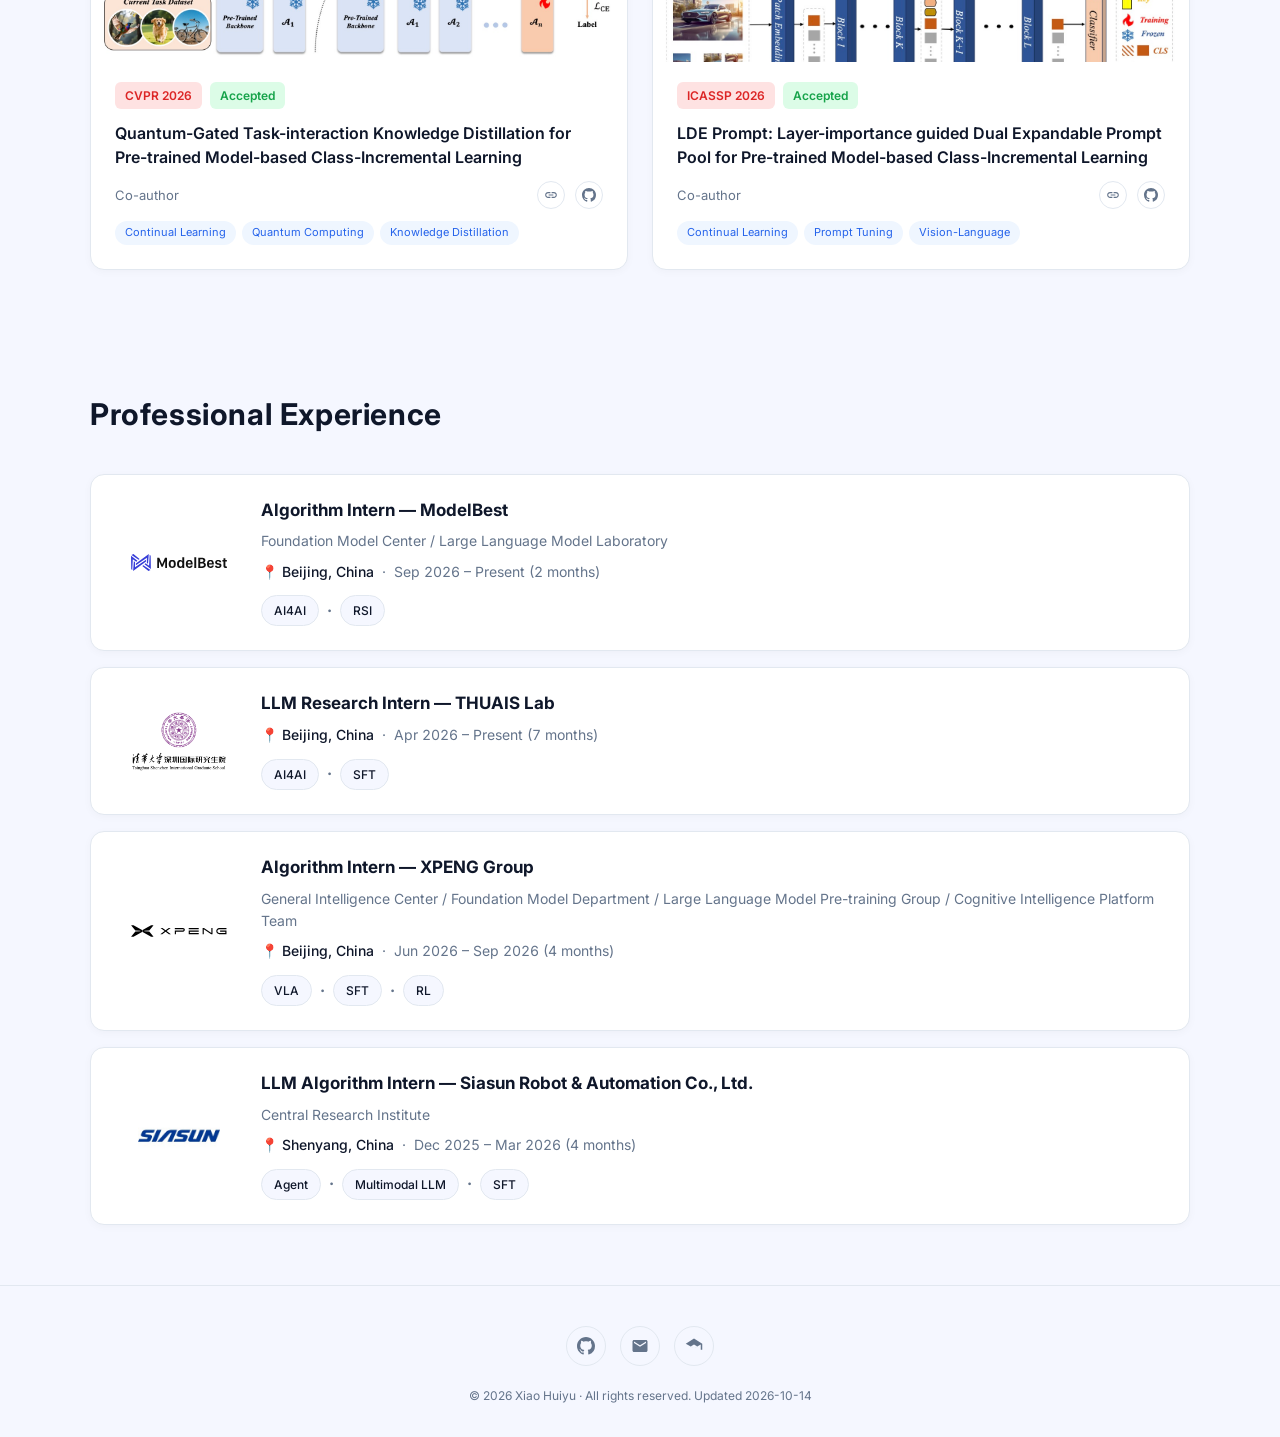
==== commit 421cf688: "统一实习经历文案与对齐格式并调整THUAIS顺序" ====
--- a/index.html
+++ b/index.html
@@ -194,17 +194,35 @@
             <img src="modelbest_logo.svg" alt="ModelBest" />
           </div>
           <div class="work-body">
-            <h3 class="work-title">Algorithm Intern - ModelBest</h3>
+            <h3 class="work-title">Algorithm Intern — ModelBest</h3>
             <p class="work-meta">Foundation Model Center / Large Language Model Laboratory</p>
             <div class="work-meta">
-              <span class="work-location">Beijing, China</span>
-              <span class="work-sep">·</span>
-              <span class="work-time">Sep 2026 – Present</span>
+              <span class="work-location">📍 Beijing, China</span>
+              <span class="work-sep">·</span>
+              <span class="work-time">Sep 2026 – Present (2 months)</span>
             </div>
             <div class="work-tags">
               <span>AI4AI</span>
               <span class="work-tag-sep">·</span>
               <span>RSI</span>
+            </div>
+          </div>
+        </div>
+        <div class="work-row">
+          <div class="work-logo">
+            <img src="qs_logo.png" alt="THUAIS Lab" />
+          </div>
+          <div class="work-body">
+            <h3 class="work-title">LLM Research Intern — THUAIS Lab</h3>
+            <div class="work-meta">
+              <span class="work-location">📍 Beijing, China</span>
+              <span class="work-sep">·</span>
+              <span class="work-time">Apr 2026 – Present (7 months)</span>
+            </div>
+            <div class="work-tags">
+              <span>AI4AI</span>
+              <span class="work-tag-sep">·</span>
+              <span>SFT</span>
             </div>
           </div>
         </div>
@@ -213,12 +231,12 @@
             <img src="xpeng_logo.svg" alt="XPENG" />
           </div>
           <div class="work-body">
-            <h3 class="work-title">Algorithm Intern - XPENG Group</h3>
+            <h3 class="work-title">Algorithm Intern — XPENG Group</h3>
             <p class="work-meta">General Intelligence Center / Foundation Model Department / Large Language Model Pre-training Group / Cognitive Intelligence Platform Team</p>
             <div class="work-meta">
-              <span class="work-location">Beijing, China</span>
-              <span class="work-sep">·</span>
-              <span class="work-time">Jun 2026 – Sep 2026</span>
+              <span class="work-location">📍 Beijing, China</span>
+              <span class="work-sep">·</span>
+              <span class="work-time">Jun 2026 – Sep 2026 (4 months)</span>
             </div>
             <div class="work-tags">
               <span>VLA</span>
@@ -226,24 +244,6 @@
               <span>SFT</span>
               <span class="work-tag-sep">·</span>
               <span>RL</span>
-            </div>
-          </div>
-        </div>
-        <div class="work-row">
-          <div class="work-logo">
-            <img src="qs_logo.png" alt="THUAIS Lab" />
-          </div>
-          <div class="work-body">
-            <h3 class="work-title">LLM Research Intern — THUAIS Lab</h3>
-            <div class="work-meta">
-              <span class="work-location">📍 Beijing, China</span>
-              <span class="work-sep">·</span>
-              <span class="work-time">Apr 2026 –  </span>
-            </div>
-            <div class="work-tags">
-              <span>AI4AI</span>
-              <span class="work-tag-sep">·</span>
-              <span>SFT</span>
             </div>
           </div>
         </div>
@@ -257,7 +257,7 @@
             <div class="work-meta">
               <span class="work-location">📍 Shenyang, China</span>
               <span class="work-sep">·</span>
-              <span class="work-time">Dec 2025 – Mar 2026 (4-month)</span>
+              <span class="work-time">Dec 2025 – Mar 2026 (4 months)</span>
             </div>
             <div class="work-tags">
               <span>Agent</span>
--- a/style.css
+++ b/style.css
@@ -643,7 +643,7 @@
   box-shadow: 0 2px 8px rgba(0,0,0,0.03);
 }
 .work-logo {
-  width: 90px; height: 90px;
+  width: 120px; height: 90px;
   flex-shrink: 0;
   border-radius: 10px;
   overflow: hidden;
@@ -659,12 +659,12 @@
   padding: 4px;
 }
 .work-logo--wordmark {
-  width: 120px;
   background: #fff;
   padding: 8px;
 }
 @media (max-width: 720px) {
-  .work-logo--wordmark { width: 90px; padding: 0; }
+  .work-logo { width: 90px; }
+  .work-logo--wordmark { padding: 0; }
 }
 .work-body {
   flex: 1;
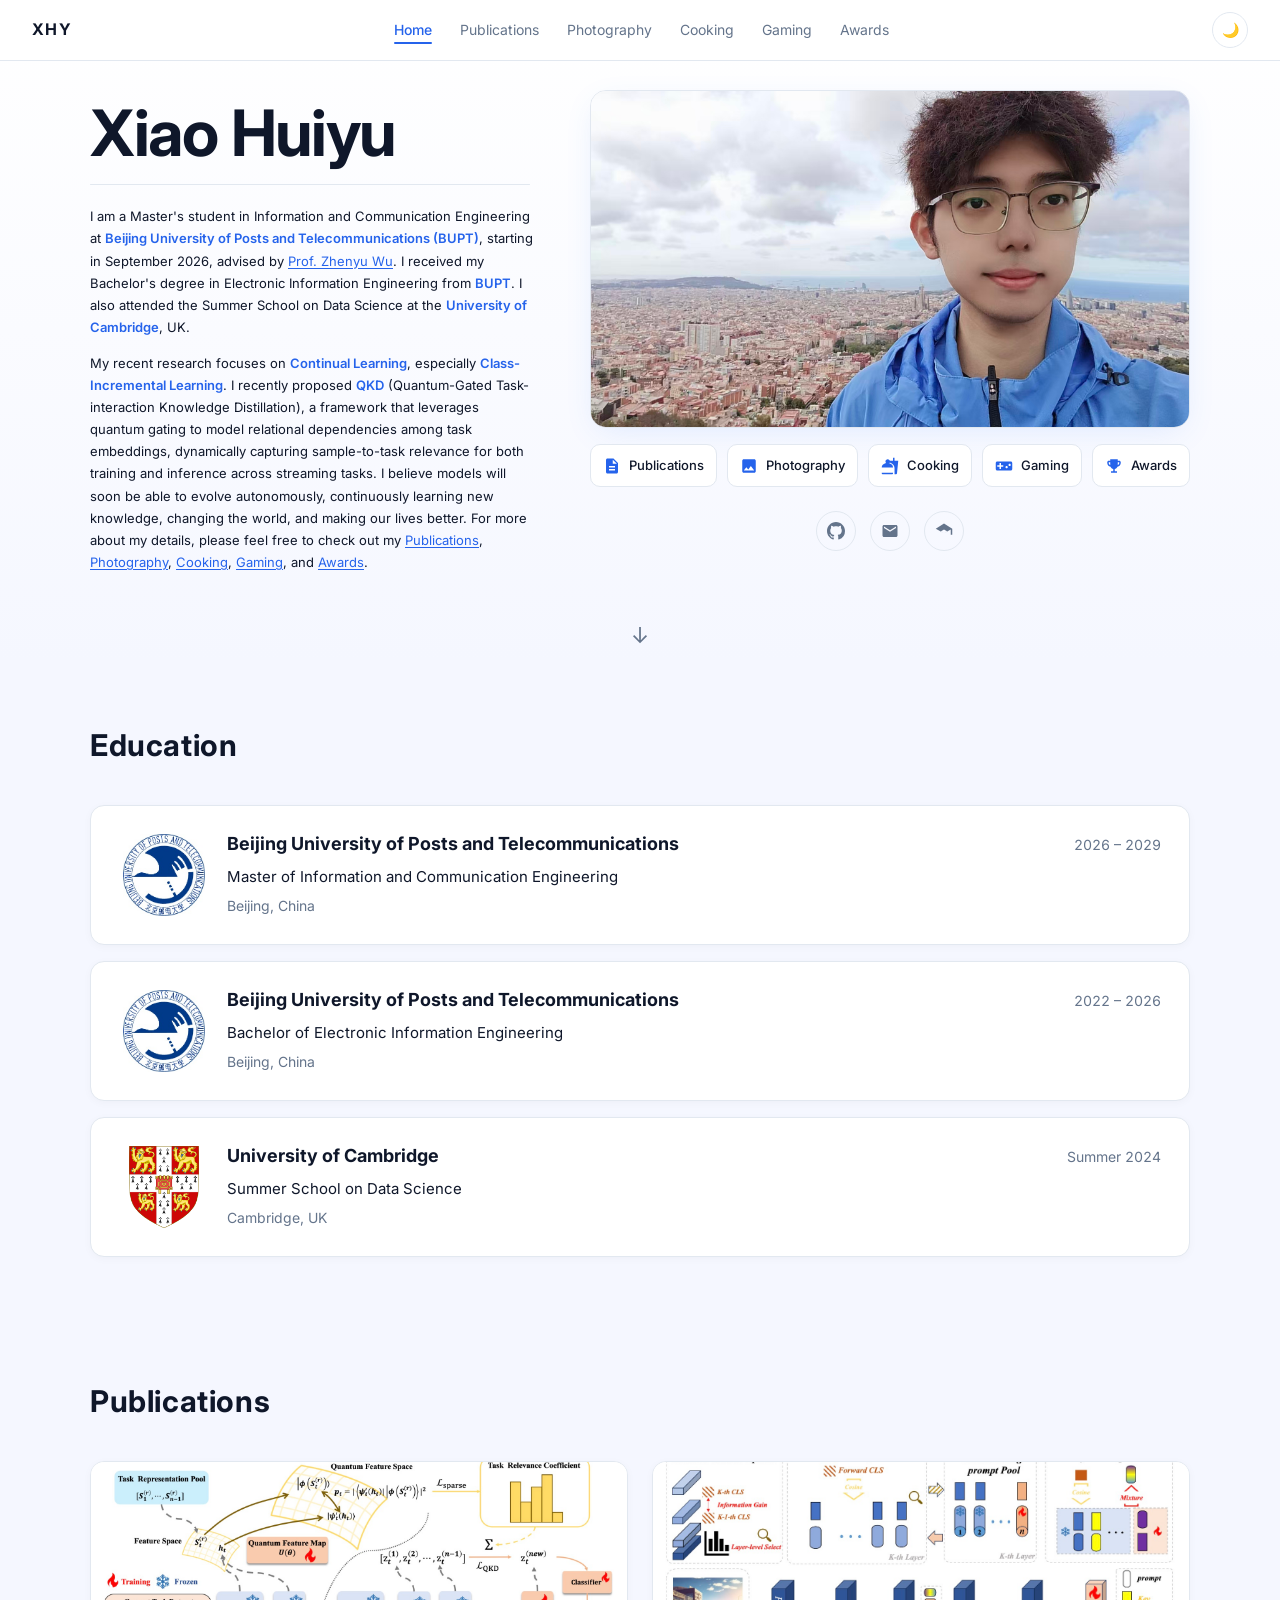
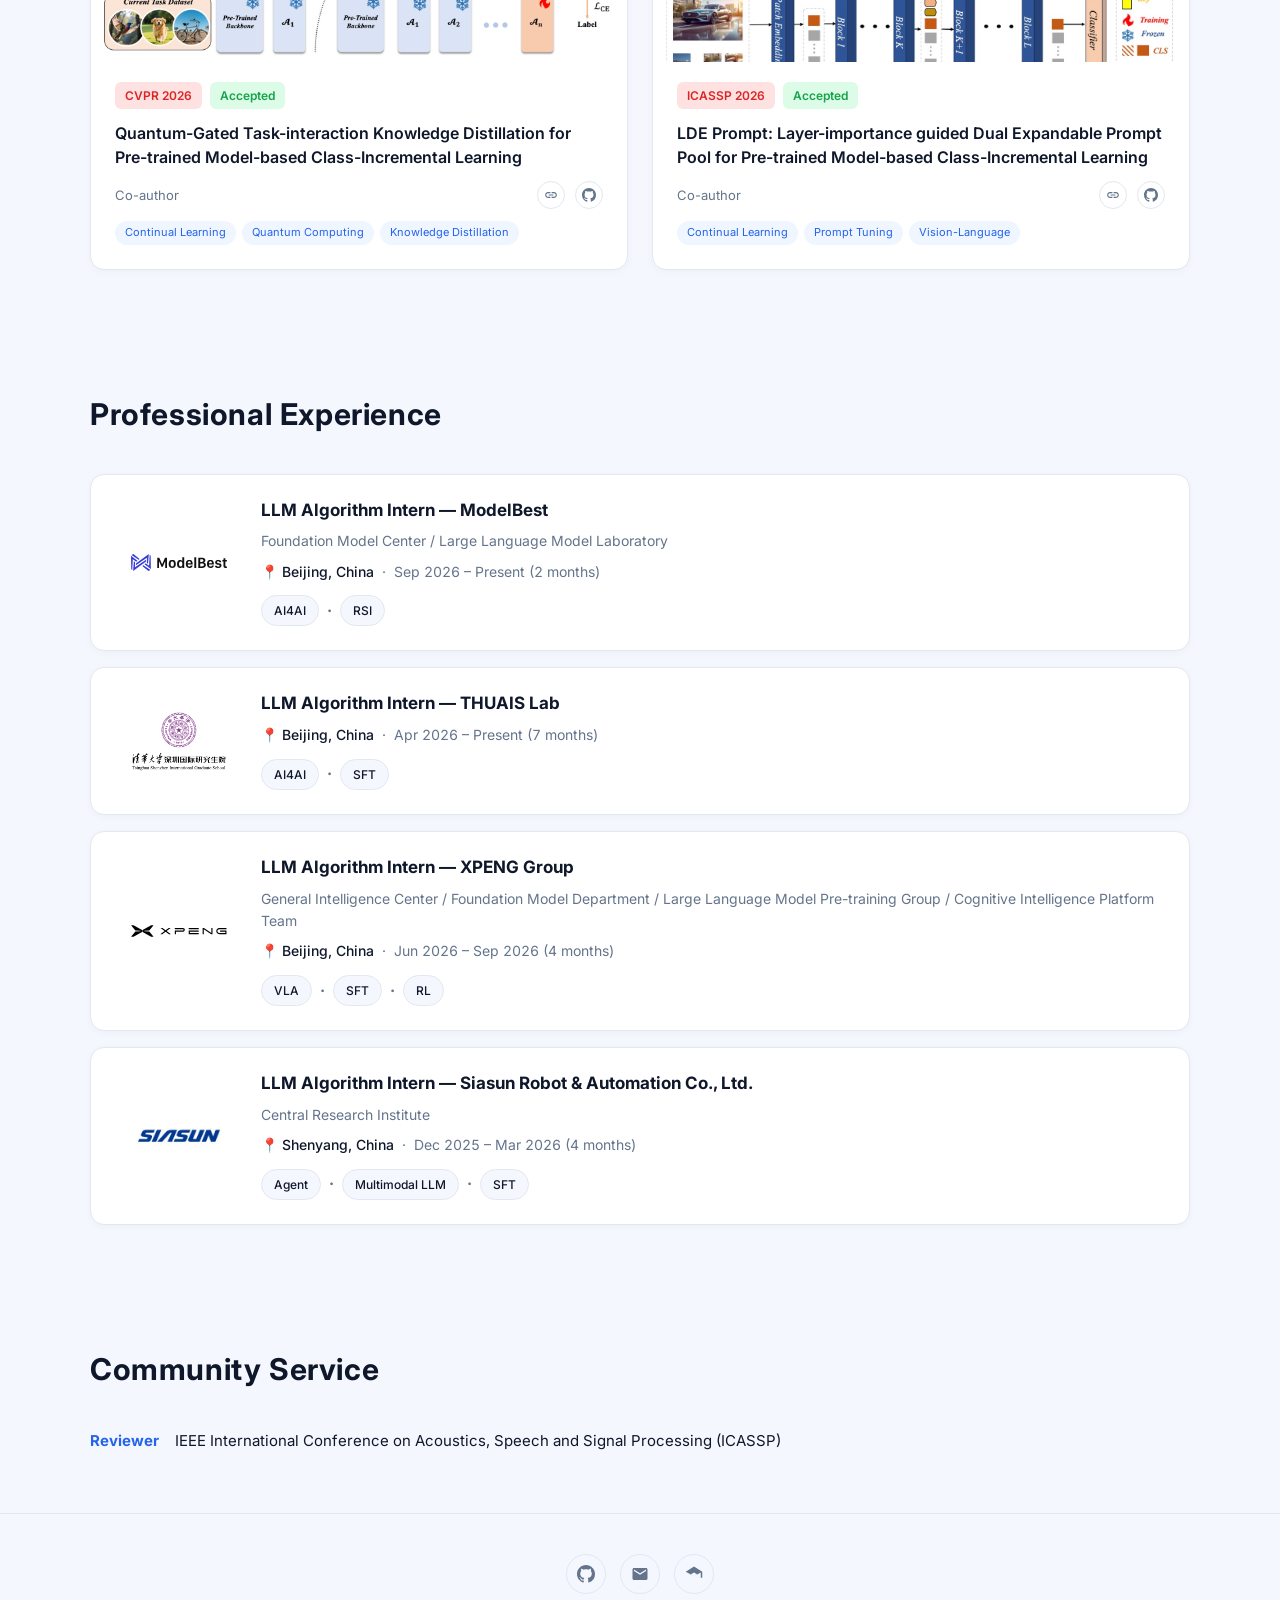
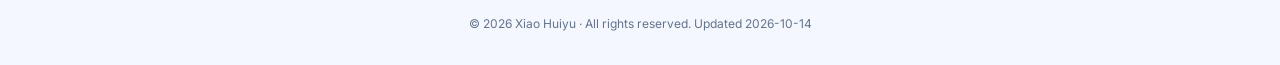
==== commit 1dab10a8: "统一大模型算法实习生职位并添加ICASSP审稿服务" ====
--- a/index.html
+++ b/index.html
@@ -194,7 +194,7 @@
             <img src="modelbest_logo.svg" alt="ModelBest" />
           </div>
           <div class="work-body">
-            <h3 class="work-title">Algorithm Intern — ModelBest</h3>
+            <h3 class="work-title">LLM Algorithm Intern — ModelBest</h3>
             <p class="work-meta">Foundation Model Center / Large Language Model Laboratory</p>
             <div class="work-meta">
               <span class="work-location">📍 Beijing, China</span>
@@ -213,7 +213,7 @@
             <img src="qs_logo.png" alt="THUAIS Lab" />
           </div>
           <div class="work-body">
-            <h3 class="work-title">LLM Research Intern — THUAIS Lab</h3>
+            <h3 class="work-title">LLM Algorithm Intern — THUAIS Lab</h3>
             <div class="work-meta">
               <span class="work-location">📍 Beijing, China</span>
               <span class="work-sep">·</span>
@@ -231,7 +231,7 @@
             <img src="xpeng_logo.svg" alt="XPENG" />
           </div>
           <div class="work-body">
-            <h3 class="work-title">Algorithm Intern — XPENG Group</h3>
+            <h3 class="work-title">LLM Algorithm Intern — XPENG Group</h3>
             <p class="work-meta">General Intelligence Center / Foundation Model Department / Large Language Model Pre-training Group / Cognitive Intelligence Platform Team</p>
             <div class="work-meta">
               <span class="work-location">📍 Beijing, China</span>
@@ -269,6 +269,16 @@
           </div>
         </div>
       </div>
+    </div>
+  </section>
+
+  <section id="service" class="section section-alt">
+    <div class="section-inner">
+      <h2 class="section-title">Community Service</h2>
+      <p class="service-entry">
+        <strong>Reviewer</strong>
+        <span>IEEE International Conference on Acoustics, Speech and Signal Processing (ICASSP)</span>
+      </p>
     </div>
   </section>
 
--- a/style.css
+++ b/style.css
@@ -711,6 +711,18 @@
   font-weight: 700;
   padding: 0 2px;
 }
+
+/* ===== COMMUNITY SERVICE ===== */
+.service-entry {
+  display: flex;
+  align-items: baseline;
+  flex-wrap: wrap;
+  gap: 8px 16px;
+  font-size: 15px;
+  color: var(--fg);
+}
+.service-entry strong { color: var(--accent); }
+.service-entry span { min-width: 0; }
 
 /* ===== AWARDS ===== */
 .awards-list {
